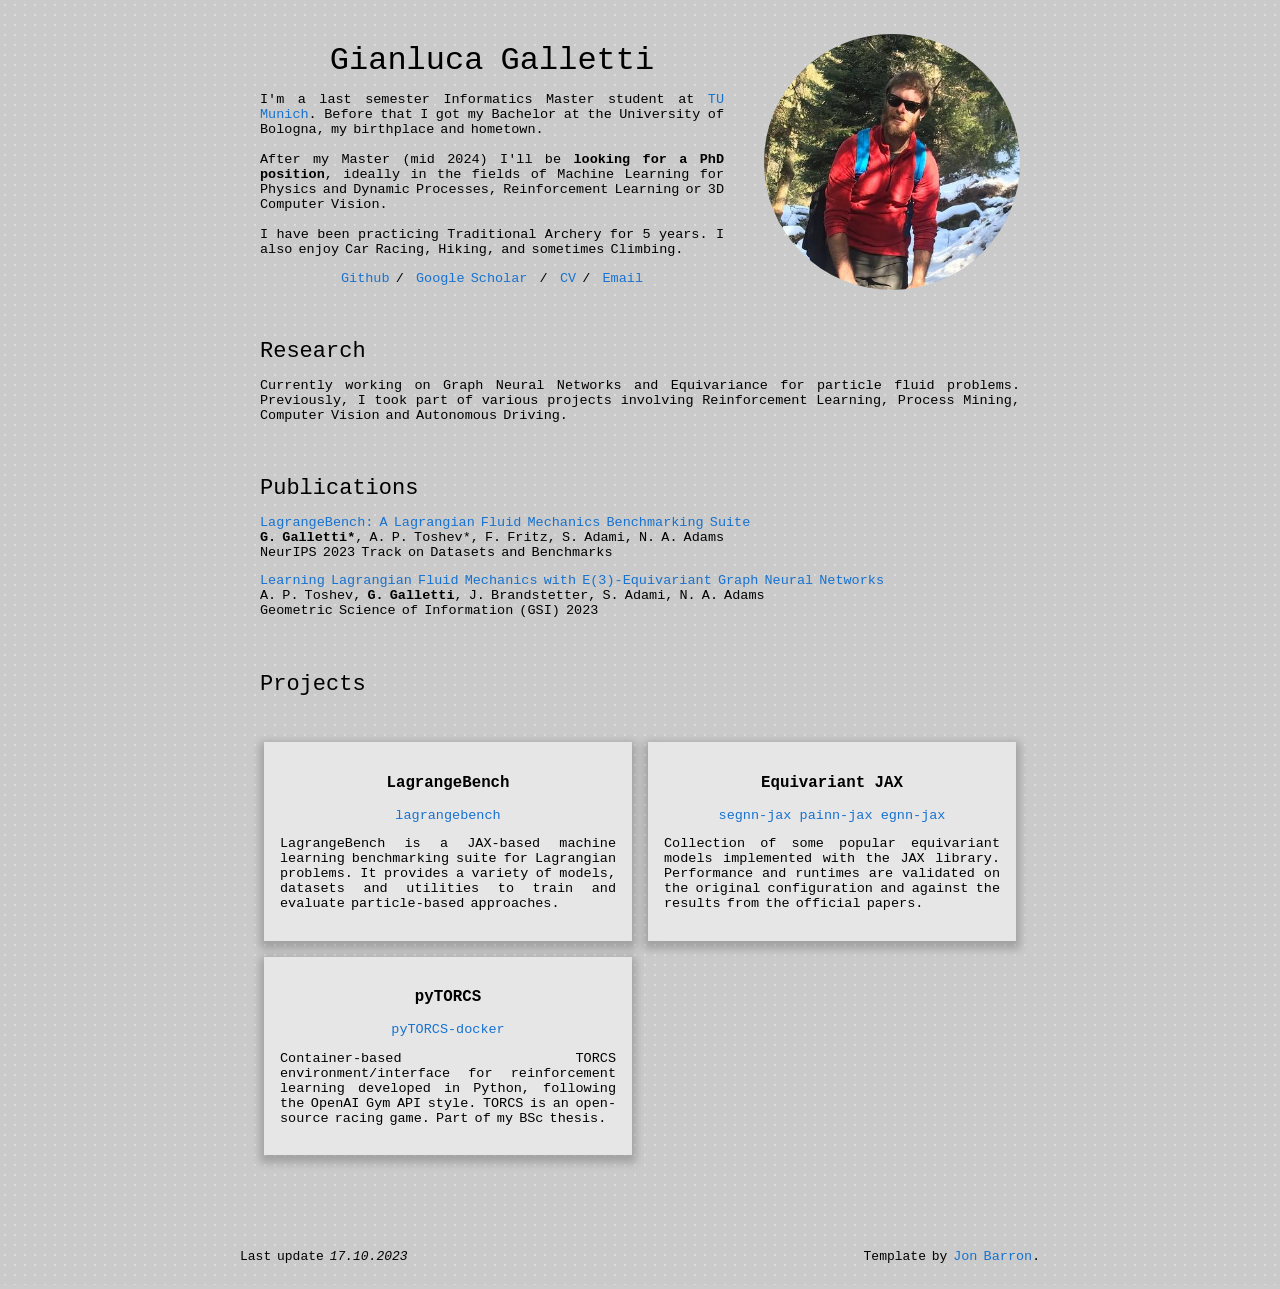
==== index.html @ 848f36f5 "pfp fix and icon" ====
<!DOCTYPE HTML>
<html lang="en"><head><meta http-equiv="Content-Type" content="text/html; charset=UTF-8">

  <title>Gianluca Galletti</title>
  
  <meta name="author" content="Gianluca Galletti">
  <meta name="viewport" content="width=device-width, initial-scale=1">
  
  <link rel="stylesheet" type="text/css" href="stylesheet.css">
  <link rel="icon" type="image/png" href="images/triceracop_icon.jpg">

  <meta name="viewport" content="width=device-width, initial-scale=1.0">

  <script async defer src="https://buttons.github.io/buttons.js"></script>

</head>

<body>
  <table style="width:100%;max-width:800px;border:0px;border-spacing:0px;border-collapse:separate;margin-right:auto;margin-left:auto;"><tbody>
    <tr style="padding:0px">
      <td style="padding:0px">

        <table style="width:100%;border:0px;border-spacing:0px;border-collapse:separate;margin-right:auto;margin-left:auto;"><tbody>
          <tr style="padding:0px">
            <td class="main">
              <p class="name">
                <name>Gianluca Galletti</name>
              </p>
              <span class="pfpmobile">
                <a href="images/profile.jpg">
                  <img style="width:100%;max-width:100%;border-radius:50%;" alt="profile photo" src="images/profile.jpg">
                </a>
              </span>
              <p class="bio">
                I'm a last semester Informatics Master student at <a href="https://www.cit.tum.de/en/"> TU Munich</a>.
                Before that I got my Bachelor at the University of Bologna, my birthplace and hometown.
                <br><br>
                After my Master (mid 2024) I'll be <b>looking for a PhD position</b>,
                ideally in the fields of Machine Learning for Physics and Dynamic Processes, Reinforcement Learning or 3D Computer Vision.
                <br><br>
                I have been practicing Traditional Archery for 5 years. I also enjoy Car Racing, Hiking, and sometimes Climbing.
              </p>
              <p>
              </p>
              <p class="refs">
                <a href="https://github.com/gerkone/">Github</a>&nbsp/&nbsp
                <a href="https://scholar.google.com/citations?user=EwdSrbsAAAAJ&hl=en">Google Scholar</a> &nbsp/&nbsp
                <a href="assets/galletti_CV.pdf">CV</a>&nbsp/&nbsp
                <a href="mailto:ggalletti@tutanota.com">Email</a>
                <!-- &nbsp/&nbsp -->
                <!-- <a href="https://twitter.com/ggalletti_">Twitter</a> -->
              </p>
            </td>
            <td class="pfp">
              <a href="images/profile.jpg">
                <img style="width:100%;max-width:100%;border-radius:50%;" alt="profile photo" src="images/profile.jpg" class="hoverZoomLink" onmouseover="this.src='images/triceracop.jpg';" onmouseout="this.src='images/profile.jpg';">
              </a>
            </td>
          </tr>
        </tbody></table>
        
        <!-- research interest -->
        <table style="width:100%;border:0px;border-spacing:0px;border-collapse:separate;margin-right:auto;margin-left:auto;"><tbody>
            <tr>
            <td style="padding:20px;width:100%;vertical-align:middle">
              <heading>Research</heading>
              <p>
              Currently working on Graph Neural Networks and Equivariance for particle fluid problems.
              Previously, I took part of various projects involving Reinforcement Learning, Process Mining, Computer Vision and Autonomous Driving.
              </p>
            </td>
          </tr>
        </tbody></table>

        <table style="width:100%;border:0px;border-spacing:0px;border-collapse:separate;margin-right:auto;margin-left:auto;">
          <tbody>
            <tr>
              <td style="padding:20px;width:100%;vertical-align:middle">
                <heading>Publications</heading>
                <p>
                  <a href=https://arxiv.org/abs/2309.16342>LagrangeBench: A Lagrangian Fluid Mechanics Benchmarking Suite</a> <br>
                  <b>G. Galletti<span class="equal-contribution">*</span></b>, A. P. Toshev<span class="equal-contribution">*</span>, F. Fritz, S. Adami, N. A. Adams <br> 
                  NeurIPS 2023 Track on Datasets and Benchmarks
                </p>
                
                <p>
                  <a href=https://arxiv.org/abs/2305.15603>Learning Lagrangian Fluid Mechanics with E(3)-Equivariant Graph Neural Networks</a><br>
                  A. P. Toshev, <b>G. Galletti</b>, J. Brandstetter, S. Adami, N. A. Adams <br> 
                  Geometric Science of Information (GSI) 2023
                </p>
              </td>
            </tr>
          </tbody>
        </table>

        <!-- Projects -->
        <table style="width:100%;border:0px;border-spacing:0px;border-collapse:separate;margin-right:auto;margin-left:auto;">
          <tbody>
            <tr>
              <td style="padding:20px;width:100%;vertical-align:middle">
                <heading>Projects</heading>
                <p>
                  <div class="row">
                    <div class="column">
                      <div class="card" onclick="window.location='https://github.com/tumaer/lagrangebench'">
                        <h3>LagrangeBench</h3>
                        <a class="github-button" href="https://github.com/tumaer/lagrangebench" data-show-count="true" aria-label="Star lagrangebench on GitHub"><code>lagrangebench</code></a><br>
                        <p>
                          LagrangeBench is a JAX-based machine learning benchmarking suite for Lagrangian problems.
                          It provides a variety of models, datasets and utilities to train and evaluate particle-based approaches.
                        </p>
                      </div>
                      <div class="card" onclick="window.location='https://github.com/gerkone/pytorcs-docker'">
                        <h3>pyTORCS</h3>
                        <a class="github-button" href="https://github.com/gerkone/pytorcs-docker" data-show-count="true" aria-label="Star gerkone/pyTORCS-docker on GitHub"><code>pyTORCS-docker</code></a><br>
                        <p>
                          Container-based TORCS environment/interface for reinforcement learning developed in Python, following the OpenAI Gym API style. TORCS is an open-source racing game. Part of my BSc thesis.
                        </p>
                      </div>
                    </div>
                    <div class="column">
                      <div class="card">
                        <h3> Equivariant JAX</h3>
                        <a class="github-button" href="https://github.com/gerkone/segnn-jax" data-show-count="true" aria-label="Star gerkone/segnn-jax on GitHub"><code>segnn-jax</code></a>
                        <a class="github-button" href="https://github.com/gerkone/painn-jax" data-show-count="true" aria-label="Star gerkone/painn-jax on GitHub"><code>painn-jax</code></a>
                        <a class="github-button" href="https://github.com/gerkone/egnn-jax" data-show-count="true" aria-label="Star gerkone/egnn-jax on GitHub"><code>egnn-jax</code></a><br>
                        <p>Collection of some popular equivariant models implemented with the JAX library. 
                          Performance and runtimes are validated on the original configuration and against the results from the official papers.</p>
                      </div>
                    </div>
                  </div>
                </p>
              </td>
            </tr>
          </tbody>
        </table>


        <table style="width:100%;border:0px;border-spacing:0px;border-collapse:separate;margin-right:auto;margin-left:auto;"><tbody>
          <tr>
            <td style="padding:0px">
                <br>
                <p style="text-align:left;font-size:small;">
                  Last update <i>17.10.2023</i>
                </p>
            </td>
            <td style="padding:0px">
              <br>
              <p style="text-align:right;font-size:small;">
                Template by <a href="https://jonbarron.info/">Jon Barron</a>.
              </p>
            </td>
          </tr>
        </tbody></table>
      </td>
    </tr>
  </table>
</body>

</html>
---- stylesheet.css ----
/* latin-ext */
@font-face {
  font-family: 'Lato';
  font-style: italic;
  font-weight: 400;
  src: local('Lato Italic'), local('Lato-Italic'), url(https://fonts.gstatic.com/s/lato/v15/S6u8w4BMUTPHjxsAUi-qNiXg7eU0.woff2) format('woff2');
  unicode-range: U+0100-024F, U+0259, U+1E00-1EFF, U+2020, U+20A0-20AB, U+20AD-20CF, U+2113, U+2C60-2C7F, U+A720-A7FF;
}
/* latin */
@font-face {
  font-family: 'Lato';
  font-style: italic;
  font-weight: 400;
  src: local('Lato Italic'), local('Lato-Italic'), url(https://fonts.gstatic.com/s/lato/v15/S6u8w4BMUTPHjxsAXC-qNiXg7Q.woff2) format('woff2');
  unicode-range: U+0000-00FF, U+0131, U+0152-0153, U+02BB-02BC, U+02C6, U+02DA, U+02DC, U+2000-206F, U+2074, U+20AC, U+2122, U+2191, U+2193, U+2212, U+2215, U+FEFF, U+FFFD;
}
/* latin-ext */
@font-face {
  font-family: 'Lato';
  font-style: italic;
  font-weight: 700;
  src: local('Lato Bold Italic'), local('Lato-BoldItalic'), url(https://fonts.gstatic.com/s/lato/v15/S6u_w4BMUTPHjxsI5wq_FQftx9897sxZ.woff2) format('woff2');
  unicode-range: U+0100-024F, U+0259, U+1E00-1EFF, U+2020, U+20A0-20AB, U+20AD-20CF, U+2113, U+2C60-2C7F, U+A720-A7FF;
}
/* latin */
@font-face {
  font-family: 'Lato';
  font-style: italic;
  font-weight: 700;
  src: local('Lato Bold Italic'), local('Lato-BoldItalic'), url(https://fonts.gstatic.com/s/lato/v15/S6u_w4BMUTPHjxsI5wq_Gwftx9897g.woff2) format('woff2');
  unicode-range: U+0000-00FF, U+0131, U+0152-0153, U+02BB-02BC, U+02C6, U+02DA, U+02DC, U+2000-206F, U+2074, U+20AC, U+2122, U+2191, U+2193, U+2212, U+2215, U+FEFF, U+FFFD;
}
/* latin-ext */
@font-face {
  font-family: 'Lato';
  font-style: normal;
  font-weight: 400;
  src: local('Lato Regular'), local('Lato-Regular'), url(https://fonts.gstatic.com/s/lato/v15/S6uyw4BMUTPHjxAwXiWtFCfQ7A.woff2) format('woff2');
  unicode-range: U+0100-024F, U+0259, U+1E00-1EFF, U+2020, U+20A0-20AB, U+20AD-20CF, U+2113, U+2C60-2C7F, U+A720-A7FF;
}
/* latin */
@font-face {
  font-family: 'Lato';
  font-style: normal;
  font-weight: 400;
  src: local('Lato Regular'), local('Lato-Regular'), url(https://fonts.gstatic.com/s/lato/v15/S6uyw4BMUTPHjx4wXiWtFCc.woff2) format('woff2');
  unicode-range: U+0000-00FF, U+0131, U+0152-0153, U+02BB-02BC, U+02C6, U+02DA, U+02DC, U+2000-206F, U+2074, U+20AC, U+2122, U+2191, U+2193, U+2212, U+2215, U+FEFF, U+FFFD;
}
/* latin-ext */
@font-face {
  font-family: 'Lato';
  font-style: normal;
  font-weight: 700;
  src: local('Lato Bold'), local('Lato-Bold'), url(https://fonts.gstatic.com/s/lato/v15/S6u9w4BMUTPHh6UVSwaPGQ3q5d0N7w.woff2) format('woff2');
  unicode-range: U+0100-024F, U+0259, U+1E00-1EFF, U+2020, U+20A0-20AB, U+20AD-20CF, U+2113, U+2C60-2C7F, U+A720-A7FF;
}
/* latin */
@font-face {
  font-family: 'Lato';
  font-style: normal;
  font-weight: 700;
  src: local('Lato Bold'), local('Lato-Bold'), url(https://fonts.gstatic.com/s/lato/v15/S6u9w4BMUTPHh6UVSwiPGQ3q5d0.woff2) format('woff2');
  unicode-range: U+0000-00FF, U+0131, U+0152-0153, U+02BB-02BC, U+02C6, U+02DA, U+02DC, U+2000-206F, U+2074, U+20AC, U+2122, U+2191, U+2193, U+2212, U+2215, U+FEFF, U+FFFD;
}

a {
  color: #1772d0;
  text-decoration: none;
}

a:focus,
a:hover {
  color: #f09228;
  text-decoration: none;
}

body,
td,
th,
tr,
a {
  font-family: 'Courier New', Courier, monospace;
  font-size: 13.5px
}

.refs {
  text-align: center
}

.name {
  text-align: center
}

.pfp {
  padding:2.5%;
  width:40%;
  max-width:40%
}

.pfpmobile {
  display: none;
}

.main {
  padding:2.5%;
  width:63%;
  vertical-align:middle;
}

body {
  background-color: #cccccc;
  opacity: 1.0;
  background-image: radial-gradient(#dbdbdb 1px, #cacaca 1px);
  background-size: 10px 10px;
}

p {
  text-align:justify;
  word-spacing:-2px;
  word-break: normal;
  hyphens: auto;
  -webkit-hyphens: auto;
}

strong {
  font-family: 'Courier New', Courier, monospace;
  font-size: 14px;
}

heading {
  font-family: 'Courier New', Courier, monospace;
  font-size: 22px;
}

papertitle {
  font-family: 'Courier New', Courier, monospace;
  font-size: 14px;
  font-weight: 700
}

name {
  font-family: 'Courier New', Courier, monospace;
  font-size: 32px;
}

.one {
  width: 160px;
  height: 160px;
  position: relative;
}

.two {
  width: 160px;
  height: 160px;
  position: absolute;
  transition: opacity .2s ease-in-out;
  -moz-transition: opacity .2s ease-in-out;
  -webkit-transition: opacity .2s ease-in-out;
}

.fade {
  transition: opacity .2s ease-in-out;
  -moz-transition: opacity .2s ease-in-out;
  -webkit-transition: opacity .2s ease-in-out;
}

span.highlight {
  background-color: #ffffd0;
}

.equal-contribution {
  vertical-align: text-top;
}

* {
  box-sizing: border-box;
}

/* project cards */
.column {
  float: left;
  width: 50%;
  padding: 0 8px;
}

.row {
  margin: 0 -4px;
  padding: 16px 0;
}

.row:after {
  content: "";
  display: table;
  clear: both;
}

/* Style the counter cards */
.card {
  box-shadow: 0 4px 8px 4px rgba(0, 0, 0, 0.2);
  padding: 16px;
  margin: 16px 0;
  text-align: center;
  background-color: #e6e6e6;
  cursor: pointer;
}

.card:hover {
  background-color: #ffe8ce;
}

@media screen and (max-width: 600px) {
  /* Responsive columns */
  .column {
    width: 100%;
    display: block;
    margin-bottom: -16px;
  }
  .row {
    margin-top: -16px;
  }
  /* hide original pfp */
  .pfp {
    display: none;
  }
  .name{
    order: 1;
    display: block;
  }
  .pfpmobile{
    order: 2;
    width: 80%;
    display: block;
    margin: auto;
  }
  .bio{
    order: 3;
    display: block;
  }
  .refs {
    order: 4;
    display: block;
  }
  .intro {
    display: flex;
    flex-flow: column;
  }
  .main {
    width: 100%;
    margin-left: auto;
    margin-right: auto;
  }
}
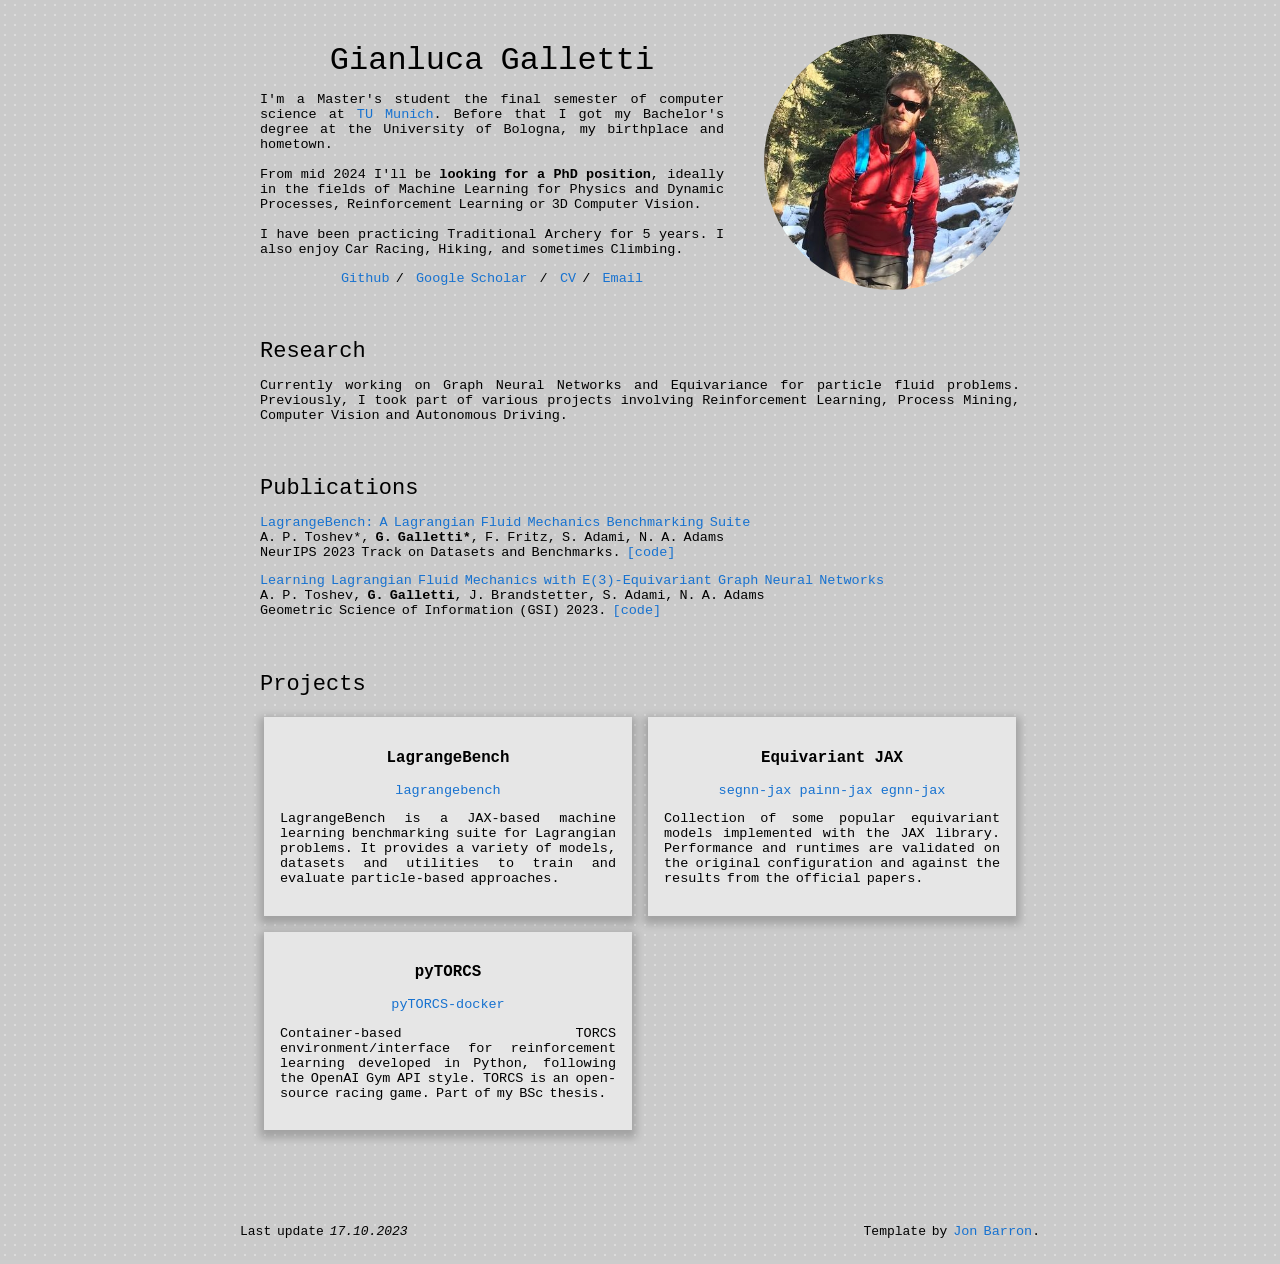
==== commit 274d1433: "10.12.2023" ====
--- a/index.html
+++ b/index.html
@@ -27,15 +27,13 @@
                 <name>Gianluca Galletti</name>
               </p>
               <span class="pfpmobile">
-                <a href="images/profile.jpg">
-                  <img style="width:100%;max-width:100%;border-radius:50%;" alt="profile photo" src="images/profile.jpg">
-                </a>
+                <img style="width:100%;max-width:100%;border-radius:50%;" alt="profile photo" src="images/profile.jpg">
               </span>
               <p class="bio">
-                I'm a last semester Informatics Master student at <a href="https://www.cit.tum.de/en/"> TU Munich</a>.
-                Before that I got my Bachelor at the University of Bologna, my birthplace and hometown.
+                I'm a Master's student the final semester of computer science at <a href="https://www.cit.tum.de/en/"> TU Munich</a>.
+                Before that I got my Bachelor's degree at the University of Bologna, my birthplace and hometown.
                 <br><br>
-                After my Master (mid 2024) I'll be <b>looking for a PhD position</b>,
+                From mid 2024 I'll be <b>looking for a PhD position</b>,
                 ideally in the fields of Machine Learning for Physics and Dynamic Processes, Reinforcement Learning or 3D Computer Vision.
                 <br><br>
                 I have been practicing Traditional Archery for 5 years. I also enjoy Car Racing, Hiking, and sometimes Climbing.
@@ -47,14 +45,10 @@
                 <a href="https://scholar.google.com/citations?user=EwdSrbsAAAAJ&hl=en">Google Scholar</a> &nbsp/&nbsp
                 <a href="assets/galletti_CV.pdf">CV</a>&nbsp/&nbsp
                 <a href="mailto:ggalletti@tutanota.com">Email</a>
-                <!-- &nbsp/&nbsp -->
-                <!-- <a href="https://twitter.com/ggalletti_">Twitter</a> -->
               </p>
             </td>
             <td class="pfp">
-              <a href="images/profile.jpg">
-                <img style="width:100%;max-width:100%;border-radius:50%;" alt="profile photo" src="images/profile.jpg" class="hoverZoomLink" onmouseover="this.src='images/triceracop.jpg';" onmouseout="this.src='images/profile.jpg';">
-              </a>
+              <img style="width:100%;max-width:100%;border-radius:50%;" alt="profile photo" src="images/profile.jpg" class="hoverZoomLink" onmouseover="this.src='images/triceracop.jpg';" onmouseout="this.src='images/profile.jpg';">
             </td>
           </tr>
         </tbody></table>
@@ -79,14 +73,14 @@
                 <heading>Publications</heading>
                 <p>
                   <a href=https://arxiv.org/abs/2309.16342>LagrangeBench: A Lagrangian Fluid Mechanics Benchmarking Suite</a> <br>
-                  <b>G. Galletti<span class="equal-contribution">*</span></b>, A. P. Toshev<span class="equal-contribution">*</span>, F. Fritz, S. Adami, N. A. Adams <br> 
-                  NeurIPS 2023 Track on Datasets and Benchmarks
+                  A. P. Toshev<span class="equal-contribution">*</span>, <b>G. Galletti<span class="equal-contribution">*</span></b>, F. Fritz, S. Adami, N. A. Adams <br> 
+                  NeurIPS 2023 Track on Datasets and Benchmarks. <a href=https://github.com/tumaer/lagrangebench>[code]</a>
                 </p>
                 
                 <p>
-                  <a href=https://arxiv.org/abs/2305.15603>Learning Lagrangian Fluid Mechanics with E(3)-Equivariant Graph Neural Networks</a><br>
+                  <a href=https://arxiv.org/abs/2305.15603>Learning Lagrangian Fluid Mechanics with E(3)-Equivariant Graph Neural Networks</a> <br>
                   A. P. Toshev, <b>G. Galletti</b>, J. Brandstetter, S. Adami, N. A. Adams <br> 
-                  Geometric Science of Information (GSI) 2023
+                  Geometric Science of Information (GSI) 2023. <a href=https://github.com/tumaer/sph-hae>[code]</a> 
                 </p>
               </td>
             </tr>
@@ -99,6 +93,7 @@
             <tr>
               <td style="padding:20px;width:100%;vertical-align:middle">
                 <heading>Projects</heading>
+                <span style="display:block; margin-top:-25px;"></span>
                 <p>
                   <div class="row">
                     <div class="column">
--- a/stylesheet.css
+++ b/stylesheet.css
@@ -6,6 +6,7 @@
   src: local('Lato Italic'), local('Lato-Italic'), url(https://fonts.gstatic.com/s/lato/v15/S6u8w4BMUTPHjxsAUi-qNiXg7eU0.woff2) format('woff2');
   unicode-range: U+0100-024F, U+0259, U+1E00-1EFF, U+2020, U+20A0-20AB, U+20AD-20CF, U+2113, U+2C60-2C7F, U+A720-A7FF;
 }
+
 /* latin */
 @font-face {
   font-family: 'Lato';
@@ -14,6 +15,7 @@
   src: local('Lato Italic'), local('Lato-Italic'), url(https://fonts.gstatic.com/s/lato/v15/S6u8w4BMUTPHjxsAXC-qNiXg7Q.woff2) format('woff2');
   unicode-range: U+0000-00FF, U+0131, U+0152-0153, U+02BB-02BC, U+02C6, U+02DA, U+02DC, U+2000-206F, U+2074, U+20AC, U+2122, U+2191, U+2193, U+2212, U+2215, U+FEFF, U+FFFD;
 }
+
 /* latin-ext */
 @font-face {
   font-family: 'Lato';
@@ -22,6 +24,7 @@
   src: local('Lato Bold Italic'), local('Lato-BoldItalic'), url(https://fonts.gstatic.com/s/lato/v15/S6u_w4BMUTPHjxsI5wq_FQftx9897sxZ.woff2) format('woff2');
   unicode-range: U+0100-024F, U+0259, U+1E00-1EFF, U+2020, U+20A0-20AB, U+20AD-20CF, U+2113, U+2C60-2C7F, U+A720-A7FF;
 }
+
 /* latin */
 @font-face {
   font-family: 'Lato';
@@ -30,6 +33,7 @@
   src: local('Lato Bold Italic'), local('Lato-BoldItalic'), url(https://fonts.gstatic.com/s/lato/v15/S6u_w4BMUTPHjxsI5wq_Gwftx9897g.woff2) format('woff2');
   unicode-range: U+0000-00FF, U+0131, U+0152-0153, U+02BB-02BC, U+02C6, U+02DA, U+02DC, U+2000-206F, U+2074, U+20AC, U+2122, U+2191, U+2193, U+2212, U+2215, U+FEFF, U+FFFD;
 }
+
 /* latin-ext */
 @font-face {
   font-family: 'Lato';
@@ -38,6 +42,7 @@
   src: local('Lato Regular'), local('Lato-Regular'), url(https://fonts.gstatic.com/s/lato/v15/S6uyw4BMUTPHjxAwXiWtFCfQ7A.woff2) format('woff2');
   unicode-range: U+0100-024F, U+0259, U+1E00-1EFF, U+2020, U+20A0-20AB, U+20AD-20CF, U+2113, U+2C60-2C7F, U+A720-A7FF;
 }
+
 /* latin */
 @font-face {
   font-family: 'Lato';
@@ -46,6 +51,7 @@
   src: local('Lato Regular'), local('Lato-Regular'), url(https://fonts.gstatic.com/s/lato/v15/S6uyw4BMUTPHjx4wXiWtFCc.woff2) format('woff2');
   unicode-range: U+0000-00FF, U+0131, U+0152-0153, U+02BB-02BC, U+02C6, U+02DA, U+02DC, U+2000-206F, U+2074, U+20AC, U+2122, U+2191, U+2193, U+2212, U+2215, U+FEFF, U+FFFD;
 }
+
 /* latin-ext */
 @font-face {
   font-family: 'Lato';
@@ -54,6 +60,7 @@
   src: local('Lato Bold'), local('Lato-Bold'), url(https://fonts.gstatic.com/s/lato/v15/S6u9w4BMUTPHh6UVSwaPGQ3q5d0N7w.woff2) format('woff2');
   unicode-range: U+0100-024F, U+0259, U+1E00-1EFF, U+2020, U+20A0-20AB, U+20AD-20CF, U+2113, U+2C60-2C7F, U+A720-A7FF;
 }
+
 /* latin */
 @font-face {
   font-family: 'Lato';
@@ -92,9 +99,9 @@
 }
 
 .pfp {
-  padding:2.5%;
-  width:40%;
-  max-width:40%
+  padding: 2.5%;
+  width: 40%;
+  max-width: 40%
 }
 
 .pfpmobile {
@@ -102,9 +109,9 @@
 }
 
 .main {
-  padding:2.5%;
-  width:63%;
-  vertical-align:middle;
+  padding: 2.5%;
+  width: 63%;
+  vertical-align: middle;
 }
 
 body {
@@ -115,11 +122,14 @@
 }
 
 p {
-  text-align:justify;
-  word-spacing:-2px;
+  text-align: justify;
+  word-spacing: -2px;
+  overflow-wrap: anywhere;
   word-break: normal;
   hyphens: auto;
   -webkit-hyphens: auto;
+  -moz-hyphens: auto;
+  -ms-hyphens: auto;
 }
 
 strong {
@@ -209,41 +219,50 @@
 }
 
 @media screen and (max-width: 600px) {
+
   /* Responsive columns */
   .column {
     width: 100%;
     display: block;
     margin-bottom: -16px;
   }
+
   .row {
     margin-top: -16px;
   }
+
   /* hide original pfp */
   .pfp {
     display: none;
   }
-  .name{
+
+  .name {
     order: 1;
     display: block;
   }
-  .pfpmobile{
+
+  .pfpmobile {
     order: 2;
     width: 80%;
     display: block;
     margin: auto;
   }
-  .bio{
+
+  .bio {
     order: 3;
     display: block;
   }
+
   .refs {
     order: 4;
     display: block;
   }
+
   .intro {
     display: flex;
     flex-flow: column;
   }
+
   .main {
     width: 100%;
     margin-left: auto;
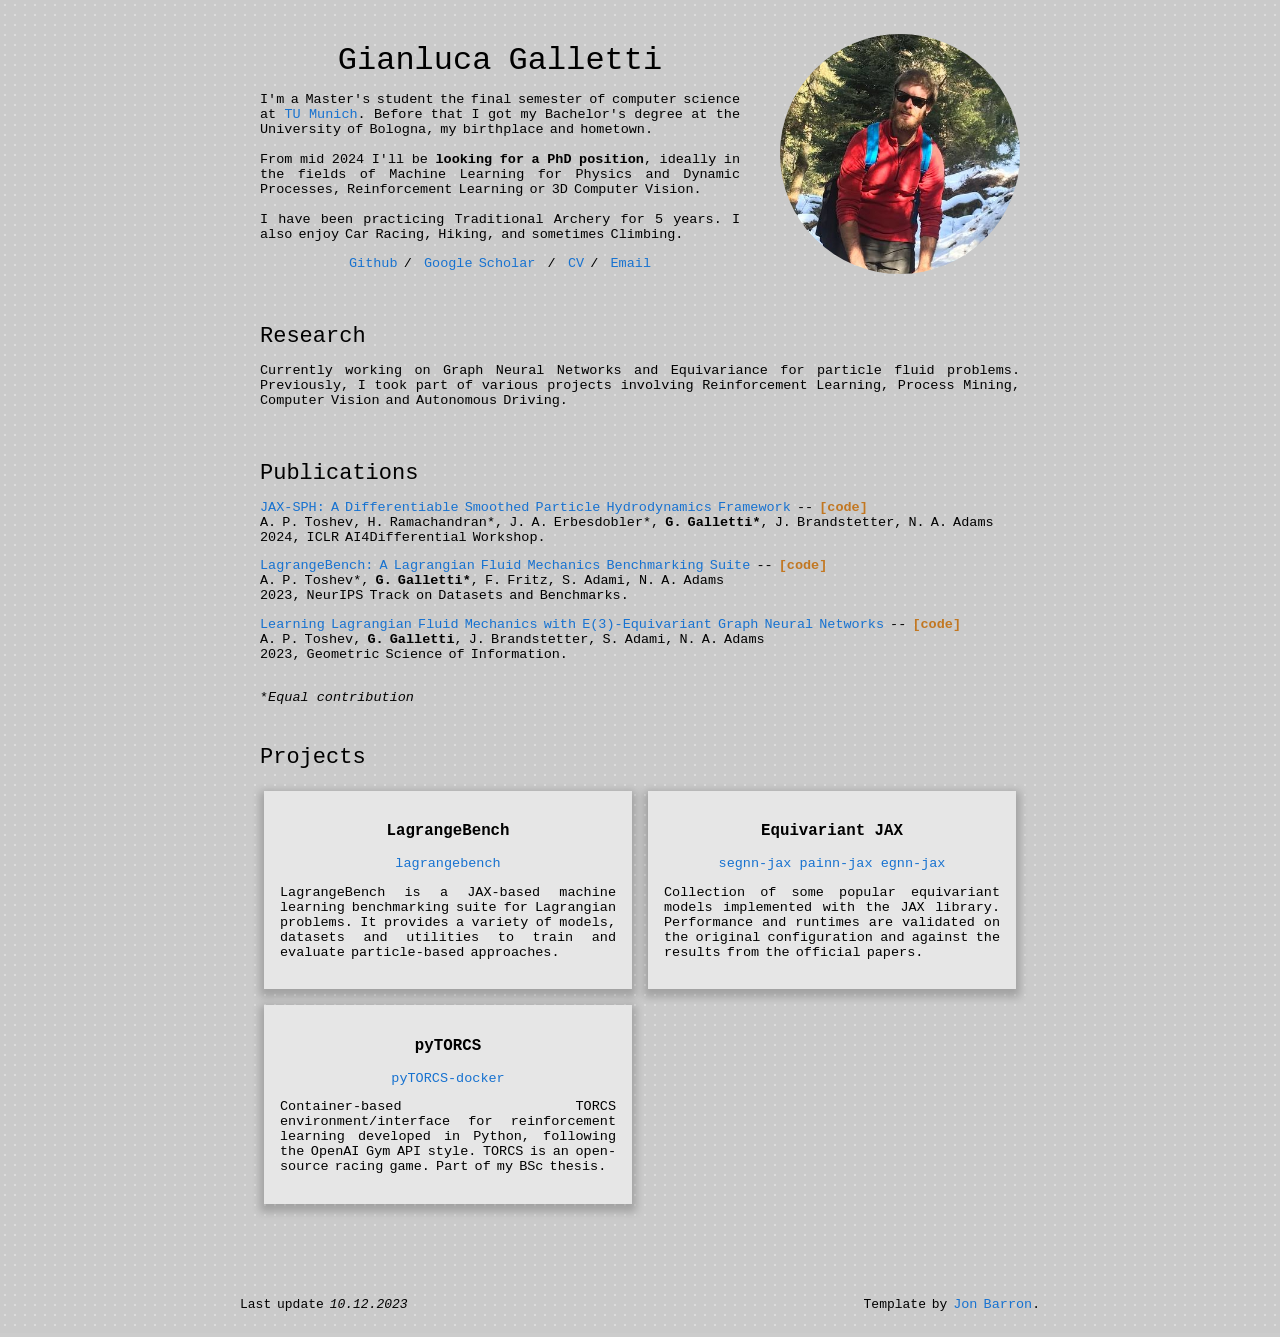
==== commit d5297dca: "jax-sph" ====
--- a/index.html
+++ b/index.html
@@ -71,17 +71,33 @@
             <tr>
               <td style="padding:20px;width:100%;vertical-align:middle">
                 <heading>Publications</heading>
+
+                <!-- <p>
+                  <a href=https://arxiv.org/abs/> title </a> -- <a href=https://github.com/repo>[code]</a> <br>
+                  <b>G. Galletti<span class="equal-contribution">*</span></b>, authors <br> 
+                  year, venue.
+                </p> -->
+
                 <p>
-                  <a href=https://arxiv.org/abs/2309.16342>LagrangeBench: A Lagrangian Fluid Mechanics Benchmarking Suite</a> <br>
-                  A. P. Toshev<span class="equal-contribution">*</span>, <b>G. Galletti<span class="equal-contribution">*</span></b>, F. Fritz, S. Adami, N. A. Adams <br> 
-                  NeurIPS 2023 Track on Datasets and Benchmarks. <a href=https://github.com/tumaer/lagrangebench>[code]</a>
+                  <a href=https://arxiv.org/abs/2403.04750>JAX-SPH: A Differentiable Smoothed Particle Hydrodynamics Framework</a> -- <a href=https://github.com/tumaer/jax-sph class="code-button">[code]</a> <br>
+                  A. P. Toshev, H. Ramachandran<span class="equal-contribution">*</span>, J. A. Erbesdobler<span class="equal-contribution">*</span>, <b>G. Galletti<span class="equal-contribution">*</span></b>, J. Brandstetter, N. A. Adams <br> 
+                  2024, ICLR AI4Differential Workshop.
                 </p>
                 
                 <p>
-                  <a href=https://arxiv.org/abs/2305.15603>Learning Lagrangian Fluid Mechanics with E(3)-Equivariant Graph Neural Networks</a> <br>
+                  <a href=https://arxiv.org/abs/2309.16342>LagrangeBench: A Lagrangian Fluid Mechanics Benchmarking Suite</a> -- <a href=https://github.com/tumaer/lagrangebench class="code-button">[code] </a> <br>
+                  A. P. Toshev<span class="equal-contribution">*</span>, <b>G. Galletti<span class="equal-contribution">*</span></b>, F. Fritz, S. Adami, N. A. Adams <br> 
+                  2023, NeurIPS Track on Datasets and Benchmarks.
+                </p>
+                
+                <p>
+                  <a href=https://arxiv.org/abs/2305.15603>Learning Lagrangian Fluid Mechanics with E(3)-Equivariant Graph Neural Networks</a> -- <a href=https://github.com/tumaer/sph-hae class="code-button">[code]</a> <br>
                   A. P. Toshev, <b>G. Galletti</b>, J. Brandstetter, S. Adami, N. A. Adams <br> 
-                  Geometric Science of Information (GSI) 2023. <a href=https://github.com/tumaer/sph-hae>[code]</a> 
+                  2023, Geometric Science of Information.
                 </p>
+
+                <br>
+                <span class="equal-contribution">*</span><i>Equal contribution</i>
               </td>
             </tr>
           </tbody>
@@ -136,7 +152,7 @@
             <td style="padding:0px">
                 <br>
                 <p style="text-align:left;font-size:small;">
-                  Last update <i>17.10.2023</i>
+                  Last update <i>10.12.2023</i>
                 </p>
             </td>
             <td style="padding:0px">
--- a/stylesheet.css
+++ b/stylesheet.css
@@ -77,7 +77,7 @@
 
 a:focus,
 a:hover {
-  color: #f09228;
+  color: #c27721;
   text-decoration: none;
 }
 
@@ -110,7 +110,7 @@
 
 .main {
   padding: 2.5%;
-  width: 63%;
+  width: 65%;
   vertical-align: middle;
 }
 
@@ -182,6 +182,19 @@
   vertical-align: text-top;
 }
 
+.code-button {
+  color: #c27721;
+  font-weight: bold;
+  text-decoration: none;
+
+}
+
+.code-button:focus,
+.code-button:hover {
+  color: #1772d0;
+  text-decoration: none;
+}
+
 * {
   box-sizing: border-box;
 }
@@ -220,6 +233,10 @@
 
 @media screen and (max-width: 600px) {
 
+  p {
+    text-align: left;
+  }
+
   /* Responsive columns */
   .column {
     width: 100%;
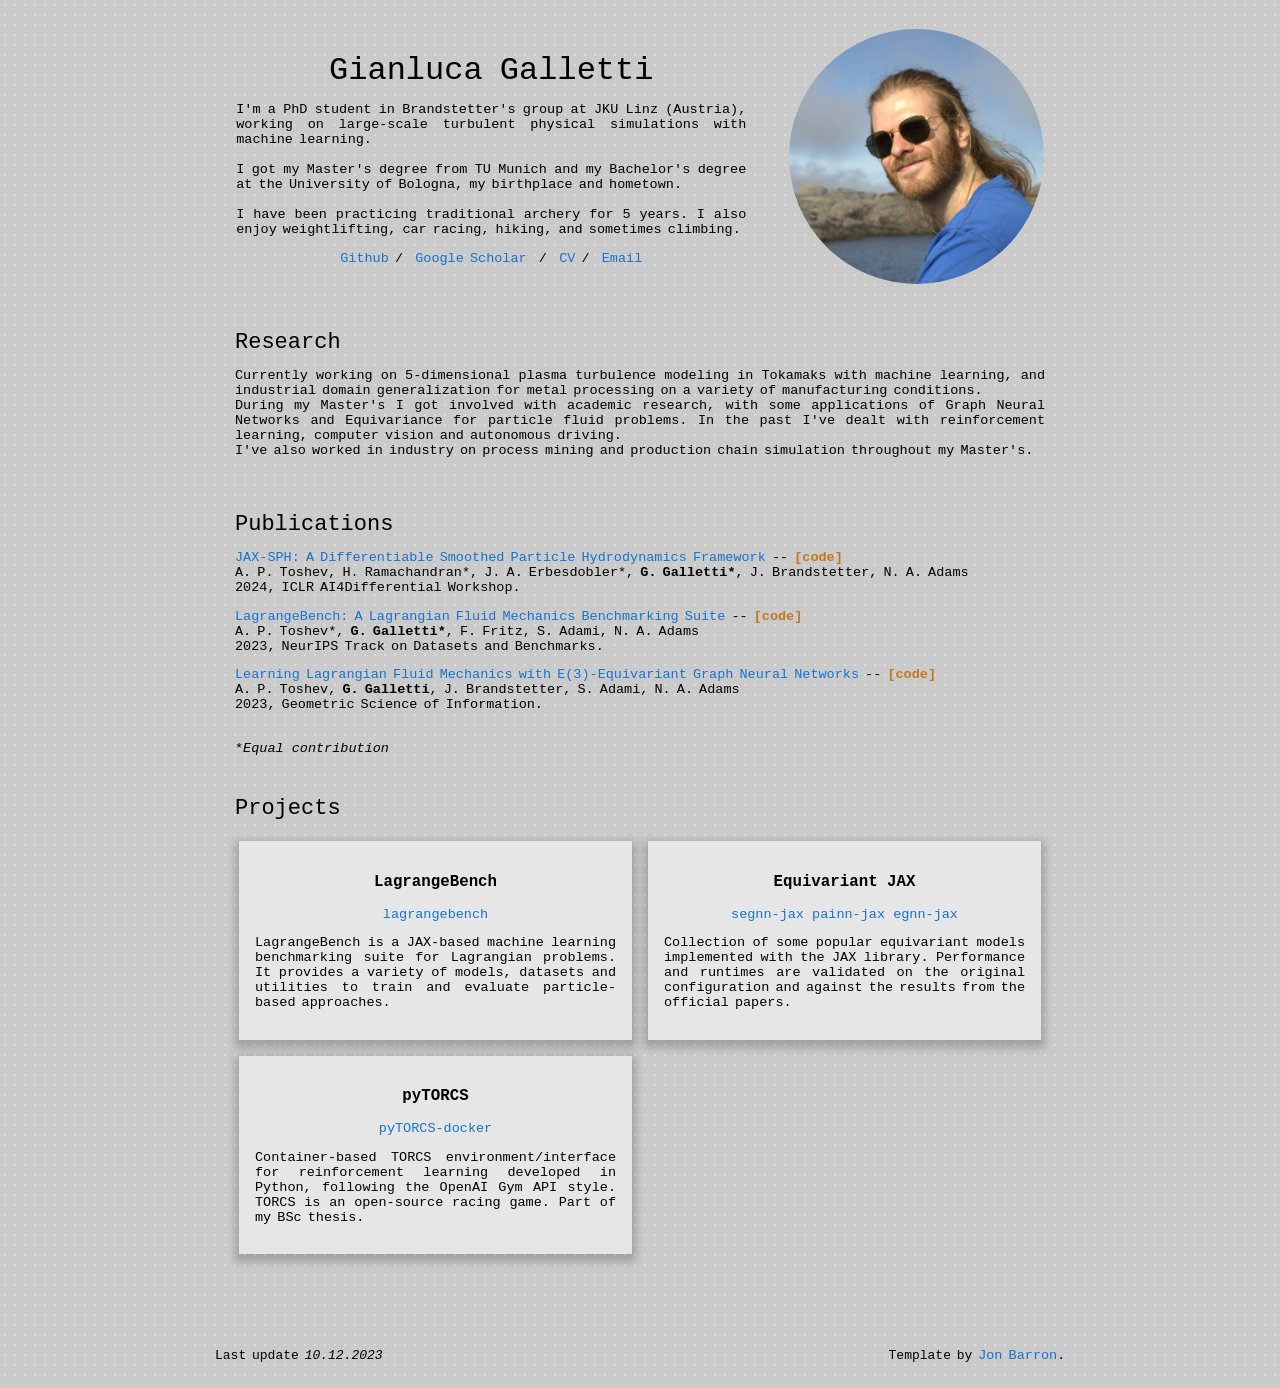
==== commit e6a70c32: "info update" ====
--- a/index.html
+++ b/index.html
@@ -16,7 +16,7 @@
 </head>
 
 <body>
-  <table style="width:100%;max-width:800px;border:0px;border-spacing:0px;border-collapse:separate;margin-right:auto;margin-left:auto;"><tbody>
+  <table style="width:100%;max-width:850px;border:0px;border-spacing:0px;border-collapse:separate;margin-right:auto;margin-left:auto;"><tbody>
     <tr style="padding:0px">
       <td style="padding:0px">
 
@@ -30,13 +30,14 @@
                 <img style="width:100%;max-width:100%;border-radius:50%;" alt="profile photo" src="images/profile.jpg">
               </span>
               <p class="bio">
-                I'm a Master's student the final semester of computer science at <a href="https://www.cit.tum.de/en/"> TU Munich</a>.
-                Before that I got my Bachelor's degree at the University of Bologna, my birthplace and hometown.
+                I'm a PhD student in Brandstetter's group at JKU Linz (Austria), working on
+                large-scale turbulent physical simulations with machine learning.
                 <br><br>
-                From mid 2024 I'll be <b>looking for a PhD position</b>,
-                ideally in the fields of Machine Learning for Physics and Dynamic Processes, Reinforcement Learning or 3D Computer Vision.
+                I got my Master's degree from TU Munich and my Bachelor's degree at the
+                University of Bologna, my birthplace and hometown.
                 <br><br>
-                I have been practicing Traditional Archery for 5 years. I also enjoy Car Racing, Hiking, and sometimes Climbing.
+                I have been practicing traditional archery for 5 years. I also enjoy
+                weightlifting, car racing, hiking, and sometimes climbing.
               </p>
               <p>
               </p>
@@ -48,7 +49,7 @@
               </p>
             </td>
             <td class="pfp">
-              <img style="width:100%;max-width:100%;border-radius:50%;" alt="profile photo" src="images/profile.jpg" class="hoverZoomLink" onmouseover="this.src='images/triceracop.jpg';" onmouseout="this.src='images/profile.jpg';">
+              <img style="width:100%;max-width:100%;border-radius:50%;" alt="profile photo" src="images/profile.jpg" onmouseover="this.src='images/profile_alt.jpg';" onmouseout="this.src='images/profile.jpg';">
             </td>
           </tr>
         </tbody></table>
@@ -59,8 +60,11 @@
             <td style="padding:20px;width:100%;vertical-align:middle">
               <heading>Research</heading>
               <p>
-              Currently working on Graph Neural Networks and Equivariance for particle fluid problems.
-              Previously, I took part of various projects involving Reinforcement Learning, Process Mining, Computer Vision and Autonomous Driving.
+              Currently working on 5-dimensional plasma turbulence modeling in Tokamaks with machine learning,
+              and industrial domain generalization for metal processing on a variety of manufacturing conditions.<br>
+              During my Master's I got involved with academic research, with some applications of Graph Neural Networks and Equivariance for particle fluid problems.
+              In the past I've dealt with reinforcement learning, computer vision and autonomous driving.<br>
+              I've also worked in industry on process mining and production chain simulation throughout my Master's.
               </p>
             </td>
           </tr>
@@ -113,7 +117,7 @@
                 <p>
                   <div class="row">
                     <div class="column">
-                      <div class="card" onclick="window.location='https://github.com/tumaer/lagrangebench'">
+                      <div class="card">
                         <h3>LagrangeBench</h3>
                         <a class="github-button" href="https://github.com/tumaer/lagrangebench" data-show-count="true" aria-label="Star lagrangebench on GitHub"><code>lagrangebench</code></a><br>
                         <p>
@@ -121,7 +125,7 @@
                           It provides a variety of models, datasets and utilities to train and evaluate particle-based approaches.
                         </p>
                       </div>
-                      <div class="card" onclick="window.location='https://github.com/gerkone/pytorcs-docker'">
+                      <div class="card">
                         <h3>pyTORCS</h3>
                         <a class="github-button" href="https://github.com/gerkone/pytorcs-docker" data-show-count="true" aria-label="Star gerkone/pyTORCS-docker on GitHub"><code>pyTORCS-docker</code></a><br>
                         <p>
--- a/stylesheet.css
+++ b/stylesheet.css
@@ -224,7 +224,7 @@
   margin: 16px 0;
   text-align: center;
   background-color: #e6e6e6;
-  cursor: pointer;
+  /* cursor: pointer; */
 }
 
 .card:hover {
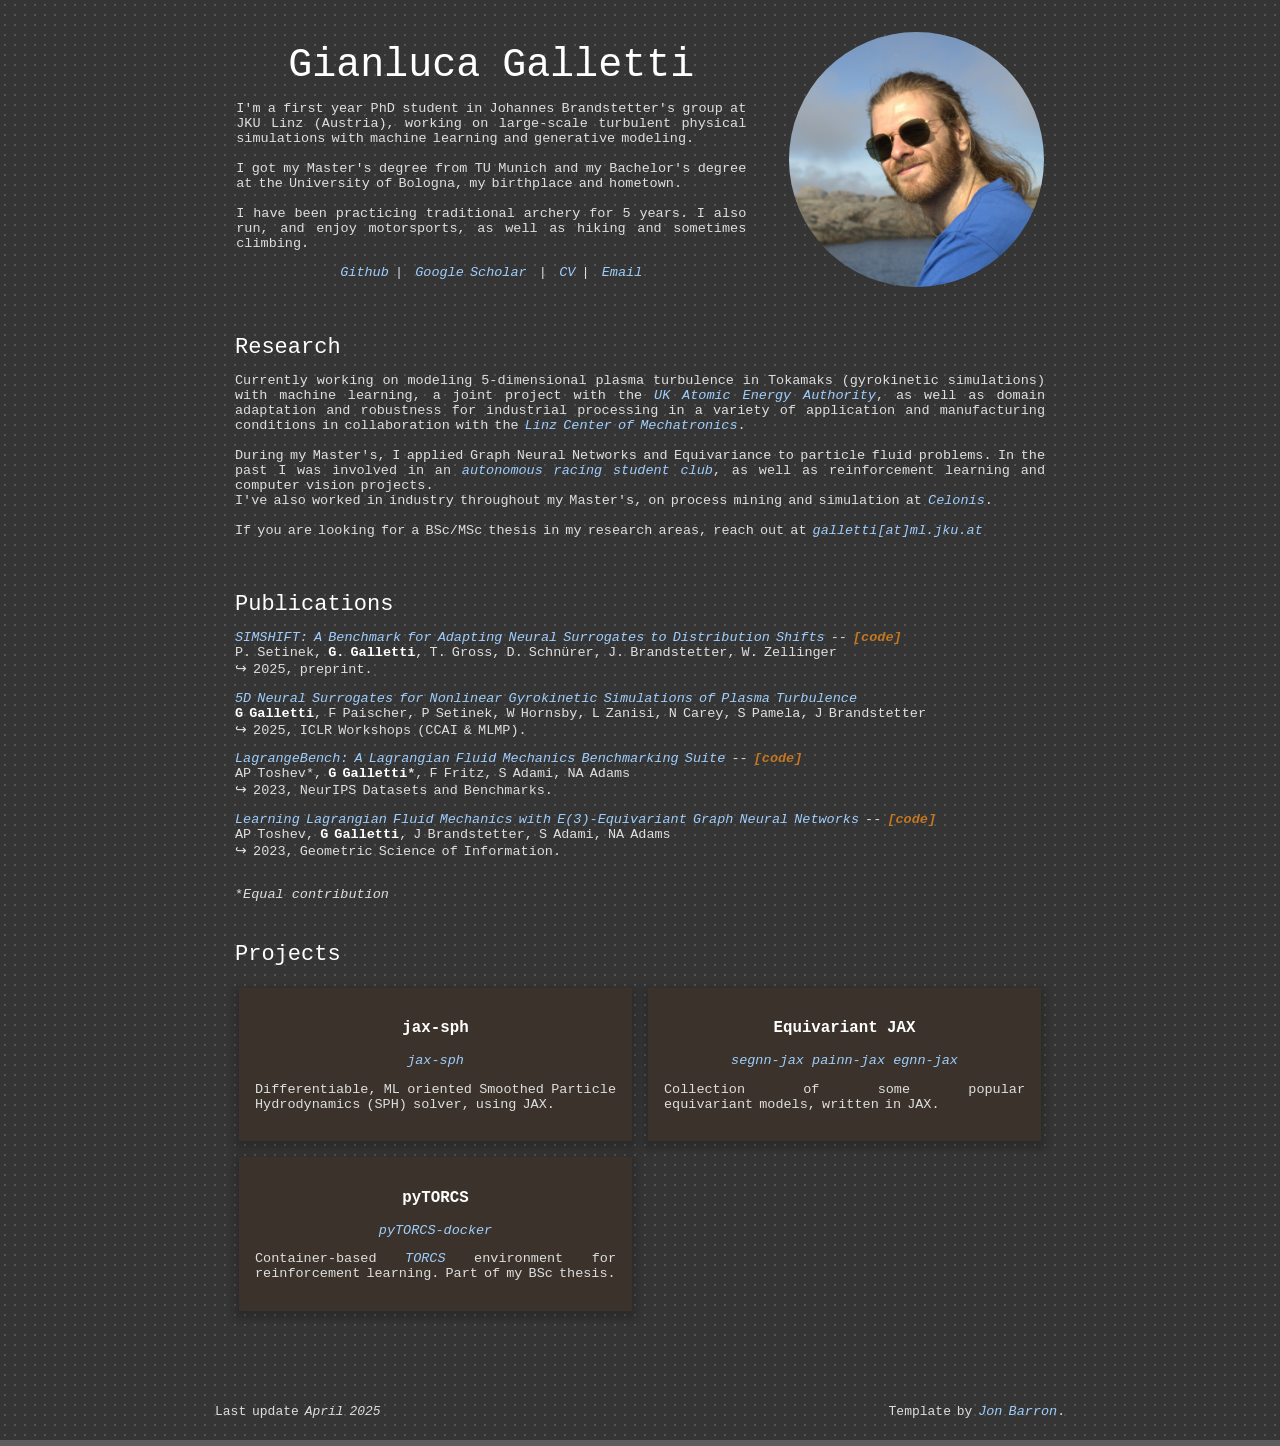
==== commit 4308dba0: "updates" ====
--- a/index.html
+++ b/index.html
@@ -3,13 +3,11 @@
 
   <title>Gianluca Galletti</title>
   
-  <meta name="author" content="Gianluca Galletti">
-  <meta name="viewport" content="width=device-width, initial-scale=1">
-  
   <link rel="stylesheet" type="text/css" href="stylesheet.css">
   <link rel="icon" type="image/png" href="images/triceracop_icon.jpg">
-
-  <meta name="viewport" content="width=device-width, initial-scale=1.0">
+  
+  <meta name="author" content="Gianluca Galletti">
+  <meta name="viewport" content="width=device-width, initial-scale=1.0, maximum-scale=1.0, user-scalable=no">
 
   <script async defer src="https://buttons.github.io/buttons.js"></script>
 
@@ -20,6 +18,7 @@
     <tr style="padding:0px">
       <td style="padding:0px">
 
+        <!-- bio -->
         <table style="width:100%;border:0px;border-spacing:0px;border-collapse:separate;margin-right:auto;margin-left:auto;"><tbody>
           <tr style="padding:0px">
             <td class="main">
@@ -30,21 +29,21 @@
                 <img style="width:100%;max-width:100%;border-radius:50%;" alt="profile photo" src="images/profile.jpg">
               </span>
               <p class="bio">
-                I'm a PhD student in Brandstetter's group at JKU Linz (Austria), working on
-                large-scale turbulent physical simulations with machine learning.
+                I'm a first year PhD student in Johannes Brandstetter's group at JKU Linz (Austria), working on
+                large-scale turbulent physical simulations with machine learning and generative modeling.
                 <br><br>
                 I got my Master's degree from TU Munich and my Bachelor's degree at the
                 University of Bologna, my birthplace and hometown.
                 <br><br>
-                I have been practicing traditional archery for 5 years. I also enjoy
-                weightlifting, car racing, hiking, and sometimes climbing.
+                I have been practicing traditional archery for 5 years. I also run,
+                and enjoy motorsports, as well as hiking and sometimes climbing.
               </p>
               <p>
               </p>
               <p class="refs">
-                <a href="https://github.com/gerkone/">Github</a>&nbsp/&nbsp
-                <a href="https://scholar.google.com/citations?user=EwdSrbsAAAAJ&hl=en">Google Scholar</a> &nbsp/&nbsp
-                <a href="assets/galletti_CV.pdf">CV</a>&nbsp/&nbsp
+                <a href="https://github.com/gerkone/">Github</a>&nbsp|&nbsp
+                <a href="https://scholar.google.com/citations?user=EwdSrbsAAAAJ&hl=en">Google Scholar</a> &nbsp|&nbsp
+                <a href="assets/galletti_CV.pdf">CV</a>&nbsp|&nbsp
                 <a href="mailto:ggalletti@tutanota.com">Email</a>
               </p>
             </td>
@@ -54,22 +53,30 @@
           </tr>
         </tbody></table>
         
-        <!-- research interest -->
+        <!-- research -->
         <table style="width:100%;border:0px;border-spacing:0px;border-collapse:separate;margin-right:auto;margin-left:auto;"><tbody>
             <tr>
             <td style="padding:20px;width:100%;vertical-align:middle">
               <heading>Research</heading>
-              <p>
-              Currently working on 5-dimensional plasma turbulence modeling in Tokamaks with machine learning,
-              and industrial domain generalization for metal processing on a variety of manufacturing conditions.<br>
-              During my Master's I got involved with academic research, with some applications of Graph Neural Networks and Equivariance for particle fluid problems.
-              In the past I've dealt with reinforcement learning, computer vision and autonomous driving.<br>
-              I've also worked in industry on process mining and production chain simulation throughout my Master's.
+              <p class="bio">
+              Currently working on modeling 5-dimensional plasma turbulence in Tokamaks (gyrokinetic simulations) with machine learning,
+              a joint project with the <a href="https://ccfe.ukaea.uk/">UK Atomic Energy Authority</a>,
+              as well as domain adaptation and robustness for industrial processing in a variety of application and manufacturing conditions
+              in collaboration with the <a href="https://www.lcm.at/">Linz Center of Mechatronics</a>.
+              <br><br>
+              During my Master's, I applied Graph Neural Networks and Equivariance to particle fluid problems.
+              In the past I was involved in an <a href="https://motorsport.unibo.it/">autonomous racing student club</a>, as well as 
+              reinforcement learning and computer vision projects.<br>
+              I've also worked in industry throughout my Master's, on process mining and simulation at <a href="https://celonis.com">Celonis</a>.
+              <br><br>
+              If you are looking for a BSc/MSc thesis in my research areas, reach out at <a href="mailto:galletti@ml.jku.at"><code>galletti[at]ml.jku.at</code></a>
+
               </p>
             </td>
           </tr>
         </tbody></table>
 
+        <!-- papers -->
         <table style="width:100%;border:0px;border-spacing:0px;border-collapse:separate;margin-right:auto;margin-left:auto;">
           <tbody>
             <tr>
@@ -77,37 +84,43 @@
                 <heading>Publications</heading>
 
                 <!-- <p>
-                  <a href=https://arxiv.org/abs/> title </a> -- <a href=https://github.com/repo>[code]</a> <br>
-                  <b>G. Galletti<span class="equal-contribution">*</span></b>, authors <br> 
-                  year, venue.
+                  <a href=https://arxiv.org/abs/> title </a> -- <a href=https://github.com/repo class="code-button">[code]</a> <br>
+                  <b class="my-name">G. Galletti<span class="equal-contribution">*</span></b>, authors <br> 
+                   <span>&#8618;</span> year, venue.
                 </p> -->
 
                 <p>
-                  <a href=https://arxiv.org/abs/2403.04750>JAX-SPH: A Differentiable Smoothed Particle Hydrodynamics Framework</a> -- <a href=https://github.com/tumaer/jax-sph class="code-button">[code]</a> <br>
-                  A. P. Toshev, H. Ramachandran<span class="equal-contribution">*</span>, J. A. Erbesdobler<span class="equal-contribution">*</span>, <b>G. Galletti<span class="equal-contribution">*</span></b>, J. Brandstetter, N. A. Adams <br> 
-                  2024, ICLR AI4Differential Workshop.
+                  <a href=https://arxiv.org/abs/2506.12007> SIMSHIFT: A Benchmark for Adapting Neural Surrogates to Distribution Shifts </a> -- <a href=https://github.com/psetinek/simshift class="code-button">[code]</a> <br>
+                  P. Setinek, <b class="my-name">G. Galletti</b>, T. Gross, D. Schnürer, J. Brandstetter, W. Zellinger <br> 
+                  <span>&#8618;</span> 2025, preprint.
+                </p>
+
+                <p>
+                  <a href=https://arxiv.org/abs/2502.07469> 5D Neural Surrogates for Nonlinear Gyrokinetic Simulations of Plasma Turbulence </a> <br>
+                  <b class="my-name">G Galletti</b>, F Paischer, P Setinek, W Hornsby, L Zanisi, N Carey, S Pamela, J Brandstetter <br> 
+                  <span>&#8618;</span> 2025, ICLR Workshops (CCAI & MLMP).
                 </p>
                 
                 <p>
                   <a href=https://arxiv.org/abs/2309.16342>LagrangeBench: A Lagrangian Fluid Mechanics Benchmarking Suite</a> -- <a href=https://github.com/tumaer/lagrangebench class="code-button">[code] </a> <br>
-                  A. P. Toshev<span class="equal-contribution">*</span>, <b>G. Galletti<span class="equal-contribution">*</span></b>, F. Fritz, S. Adami, N. A. Adams <br> 
-                  2023, NeurIPS Track on Datasets and Benchmarks.
+                  AP Toshev<span class="equal-contribution">*</span>, <b class="my-name">G Galletti<span class="equal-contribution">*</span></b>, F Fritz, S Adami, NA Adams <br> 
+                  <span>&#8618;</span> 2023, NeurIPS Datasets and Benchmarks.
                 </p>
                 
                 <p>
                   <a href=https://arxiv.org/abs/2305.15603>Learning Lagrangian Fluid Mechanics with E(3)-Equivariant Graph Neural Networks</a> -- <a href=https://github.com/tumaer/sph-hae class="code-button">[code]</a> <br>
-                  A. P. Toshev, <b>G. Galletti</b>, J. Brandstetter, S. Adami, N. A. Adams <br> 
-                  2023, Geometric Science of Information.
+                  AP Toshev, <b class="my-name">G Galletti</b>, J Brandstetter, S Adami, NA Adams <br> 
+                  <span>&#8618;</span> 2023, Geometric Science of Information.
                 </p>
 
                 <br>
-                <span class="equal-contribution">*</span><i>Equal contribution</i>
+                <span class="equal-contribution">*<i>Equal contribution</i></span>
               </td>
             </tr>
           </tbody>
         </table>
 
-        <!-- Projects -->
+        <!-- projects -->
         <table style="width:100%;border:0px;border-spacing:0px;border-collapse:separate;margin-right:auto;margin-left:auto;">
           <tbody>
             <tr>
@@ -117,31 +130,36 @@
                 <p>
                   <div class="row">
                     <div class="column">
+
                       <div class="card">
-                        <h3>LagrangeBench</h3>
-                        <a class="github-button" href="https://github.com/tumaer/lagrangebench" data-show-count="true" aria-label="Star lagrangebench on GitHub"><code>lagrangebench</code></a><br>
+                        <h3 class="cardtitle">jax-sph</h3>
+                        <a class="github-button" href="https://github.com/tumaer/jax-sph" data-show-count="true" aria-label="Star lagrangebench on GitHub"><code>jax-sph</code></a><br>
                         <p>
-                          LagrangeBench is a JAX-based machine learning benchmarking suite for Lagrangian problems.
-                          It provides a variety of models, datasets and utilities to train and evaluate particle-based approaches.
+                          Differentiable, ML oriented Smoothed Particle Hydrodynamics (SPH) solver, using JAX.
                         </p>
                       </div>
+
                       <div class="card">
-                        <h3>pyTORCS</h3>
+                        <h3 class="cardtitle">pyTORCS</h3>
                         <a class="github-button" href="https://github.com/gerkone/pytorcs-docker" data-show-count="true" aria-label="Star gerkone/pyTORCS-docker on GitHub"><code>pyTORCS-docker</code></a><br>
                         <p>
-                          Container-based TORCS environment/interface for reinforcement learning developed in Python, following the OpenAI Gym API style. TORCS is an open-source racing game. Part of my BSc thesis.
+                          Container-based <a href="https://en.wikipedia.org/wiki/TORCS">TORCS</a> environment for reinforcement learning. Part of my BSc thesis.
                         </p>
                       </div>
+
                     </div>
                     <div class="column">
+
                       <div class="card">
-                        <h3> Equivariant JAX</h3>
+                        <h3 class="cardtitle"> Equivariant JAX</h3>
                         <a class="github-button" href="https://github.com/gerkone/segnn-jax" data-show-count="true" aria-label="Star gerkone/segnn-jax on GitHub"><code>segnn-jax</code></a>
                         <a class="github-button" href="https://github.com/gerkone/painn-jax" data-show-count="true" aria-label="Star gerkone/painn-jax on GitHub"><code>painn-jax</code></a>
                         <a class="github-button" href="https://github.com/gerkone/egnn-jax" data-show-count="true" aria-label="Star gerkone/egnn-jax on GitHub"><code>egnn-jax</code></a><br>
-                        <p>Collection of some popular equivariant models implemented with the JAX library. 
-                          Performance and runtimes are validated on the original configuration and against the results from the official papers.</p>
+                        <p>Collection of some popular equivariant models, written in JAX. 
+                        </p>
                       </div>
+
+
                     </div>
                   </div>
                 </p>
@@ -151,12 +169,13 @@
         </table>
 
 
+        <!-- footer -->
         <table style="width:100%;border:0px;border-spacing:0px;border-collapse:separate;margin-right:auto;margin-left:auto;"><tbody>
           <tr>
             <td style="padding:0px">
                 <br>
                 <p style="text-align:left;font-size:small;">
-                  Last update <i>10.12.2023</i>
+                  Last update <i>April 2025</i>
                 </p>
             </td>
             <td style="padding:0px">
--- a/stylesheet.css
+++ b/stylesheet.css
@@ -71,7 +71,8 @@
 }
 
 a {
-  color: #1772d0;
+  color: #9fcefd;
+  font-style: italic;
   text-decoration: none;
 }
 
@@ -115,14 +116,15 @@
 }
 
 body {
-  background-color: #cccccc;
+  background-color: #5d5d5d;
   opacity: 1.0;
-  background-image: radial-gradient(#dbdbdb 1px, #cacaca 1px);
+  background-image: radial-gradient(#535353 1px, #353535 1px);
   background-size: 10px 10px;
 }
 
 p {
   text-align: justify;
+  color: #dedede;
   word-spacing: -2px;
   overflow-wrap: anywhere;
   word-break: normal;
@@ -132,14 +134,23 @@
   -ms-hyphens: auto;
 }
 
+.my-name {
+  color: #ffffff;
+}
+
 strong {
   font-family: 'Courier New', Courier, monospace;
   font-size: 14px;
 }
 
 heading {
+  color: #ffffff;
   font-family: 'Courier New', Courier, monospace;
   font-size: 22px;
+}
+h3 {
+  color: #ffffff;
+  font-family: 'Courier New', Courier, monospace;
 }
 
 papertitle {
@@ -149,8 +160,9 @@
 }
 
 name {
-  font-family: 'Courier New', Courier, monospace;
-  font-size: 32px;
+  color: #ffffff;
+  font-family: 'Courier New', Courier, monospace;
+  font-size: 40px;
 }
 
 .one {
@@ -175,10 +187,11 @@
 }
 
 span.highlight {
-  background-color: #ffffd0;
+  background-color: #3b3b3b;
 }
 
 .equal-contribution {
+  color: #dedede;
   vertical-align: text-top;
 }
 
@@ -191,7 +204,8 @@
 
 .code-button:focus,
 .code-button:hover {
-  color: #1772d0;
+  color: #9fcefd;
+  font-style: italic;
   text-decoration: none;
 }
 
@@ -215,6 +229,12 @@
   content: "";
   display: table;
   clear: both;
+}
+
+.cardtitle {
+  color: #ffffff;
+  font-style: bold;
+  font-family: 'Courier New', Courier, monospace;
 }
 
 /* Style the counter cards */
@@ -223,18 +243,27 @@
   padding: 16px;
   margin: 16px 0;
   text-align: center;
-  background-color: #e6e6e6;
-  /* cursor: pointer; */
-}
+  background-color: #3b332b;
+  font-family: 'Courier New', Courier, monospace;
+  text-wrap: balance;
+}
+
+/* cursor: pointer; */
 
 .card:hover {
-  background-color: #ffe8ce;
-}
+  background-color: #404030;
+}
+
+/* mobile stuff */
 
 @media screen and (max-width: 600px) {
 
-  p {
-    text-align: left;
+  .card p {
+    text-align: center;
+    text-justify: inter-word;
+    word-spacing: normal;
+    hyphens: auto;
+    line-height: 1.6;
   }
 
   /* Responsive columns */
@@ -268,6 +297,7 @@
   .bio {
     order: 3;
     display: block;
+    text-wrap: balance;
   }
 
   .refs {
@@ -285,4 +315,35 @@
     margin-left: auto;
     margin-right: auto;
   }
+
+  /* scale things up */
+
+  .github-button {
+    transform: scale(10.8);
+    transform-origin: top left;
+  }
+
+  body,
+  td,
+  th,
+  tr,
+  a {
+    font-size: 16px;
+  }
+
+  strong {
+    font-size: 17px;
+  }
+
+  name {
+    font-size: 42px;
+  }
+
+  heading {
+    font-size: 30px;
+  }
+
+  papertitle {
+    font-size: 16px;
+  }
 }
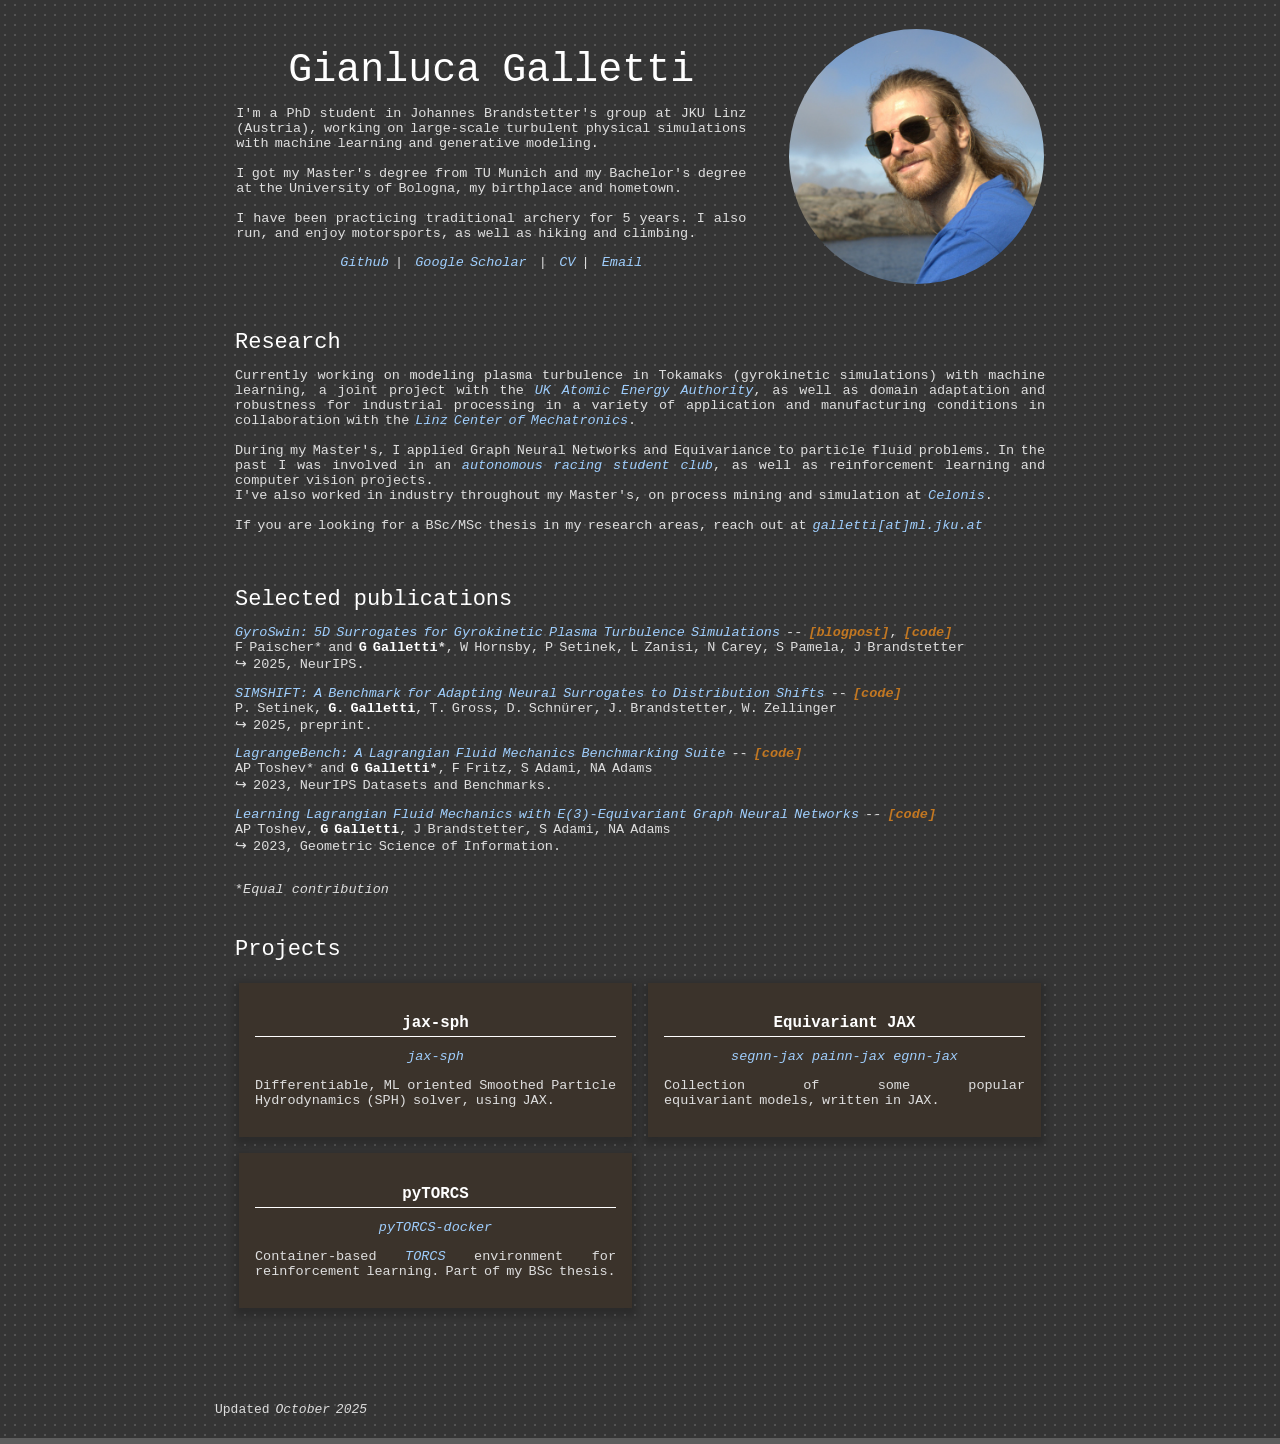
==== commit 79e7547f: "oct 2025 update" ====
--- a/index.html
+++ b/index.html
@@ -29,14 +29,14 @@
                 <img style="width:100%;max-width:100%;border-radius:50%;" alt="profile photo" src="images/profile.jpg">
               </span>
               <p class="bio">
-                I'm a first year PhD student in Johannes Brandstetter's group at JKU Linz (Austria), working on
+                I'm a PhD student in Johannes Brandstetter's group at JKU Linz (Austria), working on
                 large-scale turbulent physical simulations with machine learning and generative modeling.
                 <br><br>
                 I got my Master's degree from TU Munich and my Bachelor's degree at the
                 University of Bologna, my birthplace and hometown.
                 <br><br>
                 I have been practicing traditional archery for 5 years. I also run,
-                and enjoy motorsports, as well as hiking and sometimes climbing.
+                and enjoy motorsports, as well as hiking and climbing.
               </p>
               <p>
               </p>
@@ -59,7 +59,7 @@
             <td style="padding:20px;width:100%;vertical-align:middle">
               <heading>Research</heading>
               <p class="bio">
-              Currently working on modeling 5-dimensional plasma turbulence in Tokamaks (gyrokinetic simulations) with machine learning,
+              Currently working on modeling plasma turbulence in Tokamaks (gyrokinetic simulations) with machine learning,
               a joint project with the <a href="https://ccfe.ukaea.uk/">UK Atomic Energy Authority</a>,
               as well as domain adaptation and robustness for industrial processing in a variety of application and manufacturing conditions
               in collaboration with the <a href="https://www.lcm.at/">Linz Center of Mechatronics</a>.
@@ -81,29 +81,36 @@
           <tbody>
             <tr>
               <td style="padding:20px;width:100%;vertical-align:middle">
-                <heading>Publications</heading>
-
+                <heading>Selected publications</heading>
+                
                 <!-- <p>
                   <a href=https://arxiv.org/abs/> title </a> -- <a href=https://github.com/repo class="code-button">[code]</a> <br>
                   <b class="my-name">G. Galletti<span class="equal-contribution">*</span></b>, authors <br> 
-                   <span>&#8618;</span> year, venue.
+                  <span>&#8618;</span> year, venue.
                 </p> -->
-
+                
+                <!-- <p>
+                  <a href=https://arxiv.org/abs> Physics-Informed Compression of Plasma Turbulence </a> -- <a href=https://github.com/ml-jku/neural-gyrokinetics class="code-button">[code]</a> <br>
+                  <b class="my-name">G Galletti</b>, G Gutenbrunner, F Paischer, SS Cranganore, W Hornsby, P Setinek, L Zanisi, N Carey, S Pamela, J Brandstetter <br> 
+                  <span>&#8618;</span> 2025, preprint.
+                </p> -->
+
+                <p>
+                  <a href=https://arxiv.org/abs> GyroSwin: 5D Surrogates for Gyrokinetic Plasma Turbulence Simulations </a> -- <a href="https://ml-jku.github.io/blog/2025/gyroswin/" class="code-button">[blogpost]</a>, <a href=https://github.com/ml-jku/neural-gyrokinetics class="code-button">[code]</a>  <br>
+                  F Paischer<span class="equal-contribution">*</span> and <b class="my-name">G Galletti<span class="equal-contribution">*</span></b>, W Hornsby, P Setinek, L Zanisi, N Carey, S Pamela, J Brandstetter <br> 
+                  <span>&#8618;</span> 2025, NeurIPS.
+                </p>
+                
                 <p>
                   <a href=https://arxiv.org/abs/2506.12007> SIMSHIFT: A Benchmark for Adapting Neural Surrogates to Distribution Shifts </a> -- <a href=https://github.com/psetinek/simshift class="code-button">[code]</a> <br>
                   P. Setinek, <b class="my-name">G. Galletti</b>, T. Gross, D. Schnürer, J. Brandstetter, W. Zellinger <br> 
+                  <!-- <span>&#8618;</span> 2025, NeurIPS Datasets and Benchmarks. -->
                   <span>&#8618;</span> 2025, preprint.
                 </p>
-
-                <p>
-                  <a href=https://arxiv.org/abs/2502.07469> 5D Neural Surrogates for Nonlinear Gyrokinetic Simulations of Plasma Turbulence </a> <br>
-                  <b class="my-name">G Galletti</b>, F Paischer, P Setinek, W Hornsby, L Zanisi, N Carey, S Pamela, J Brandstetter <br> 
-                  <span>&#8618;</span> 2025, ICLR Workshops (CCAI & MLMP).
-                </p>
                 
                 <p>
                   <a href=https://arxiv.org/abs/2309.16342>LagrangeBench: A Lagrangian Fluid Mechanics Benchmarking Suite</a> -- <a href=https://github.com/tumaer/lagrangebench class="code-button">[code] </a> <br>
-                  AP Toshev<span class="equal-contribution">*</span>, <b class="my-name">G Galletti<span class="equal-contribution">*</span></b>, F Fritz, S Adami, NA Adams <br> 
+                  AP Toshev<span class="equal-contribution">*</span> and <b class="my-name">G Galletti<span class="equal-contribution">*</span></b>, F Fritz, S Adami, NA Adams <br> 
                   <span>&#8618;</span> 2023, NeurIPS Datasets and Benchmarks.
                 </p>
                 
@@ -112,7 +119,7 @@
                   AP Toshev, <b class="my-name">G Galletti</b>, J Brandstetter, S Adami, NA Adams <br> 
                   <span>&#8618;</span> 2023, Geometric Science of Information.
                 </p>
-
+                
                 <br>
                 <span class="equal-contribution">*<i>Equal contribution</i></span>
               </td>
@@ -120,6 +127,22 @@
           </tbody>
         </table>
 
+        <!-- blog -->
+        <!-- <table style="width:100%;border:0px;border-spacing:0px;border-collapse:separate;margin-right:auto;margin-left:auto;">
+          <tbody>
+            <tr>
+              <td style="padding:20px;width:100%;vertical-align:middle">
+                <heading>Blog</heading>
+                <p class="blog-card">
+                  [30/07/2025] &nbsp; -- &nbsp; 
+                  <img src="blog/figures/gyro/neugk_icon.png" class="blog-icon" alt="neugk Icon"> &nbsp; 
+                  <a href="blog/gyro.html"> NeuGK: 5D Neural Gyrokinetics for Efficient Plasma Turbulence Simulations</a>
+                </p>
+              </td>
+            </tr>
+          </tbody>
+        </table> -->
+        
         <!-- projects -->
         <table style="width:100%;border:0px;border-spacing:0px;border-collapse:separate;margin-right:auto;margin-left:auto;">
           <tbody>
@@ -138,7 +161,7 @@
                           Differentiable, ML oriented Smoothed Particle Hydrodynamics (SPH) solver, using JAX.
                         </p>
                       </div>
-
+                      
                       <div class="card">
                         <h3 class="cardtitle">pyTORCS</h3>
                         <a class="github-button" href="https://github.com/gerkone/pytorcs-docker" data-show-count="true" aria-label="Star gerkone/pyTORCS-docker on GitHub"><code>pyTORCS-docker</code></a><br>
@@ -175,14 +198,11 @@
             <td style="padding:0px">
                 <br>
                 <p style="text-align:left;font-size:small;">
-                  Last update <i>April 2025</i>
+                  Updated <i>October 2025</i>
                 </p>
             </td>
             <td style="padding:0px">
               <br>
-              <p style="text-align:right;font-size:small;">
-                Template by <a href="https://jonbarron.info/">Jon Barron</a>.
-              </p>
             </td>
           </tr>
         </tbody></table>
--- a/stylesheet.css
+++ b/stylesheet.css
@@ -148,7 +148,16 @@
   font-family: 'Courier New', Courier, monospace;
   font-size: 22px;
 }
-h3 {
+
+h1, h2, h3 {
+  color: #ffffff;
+  font-family: 'Courier New', Courier, monospace;
+  border-bottom: 1px solid #ffffff;
+  padding-bottom: 4px;
+  margin-bottom: 12px;
+}
+
+ul {
   color: #ffffff;
   font-family: 'Courier New', Courier, monospace;
 }
@@ -252,6 +261,9 @@
 
 .card:hover {
   background-color: #404030;
+  background-color: #404030;
+  transform: translateY(-2px);
+  box-shadow: 0 4px 12px rgba(0, 0, 0, 0.1);
 }
 
 /* mobile stuff */
@@ -346,4 +358,59 @@
   papertitle {
     font-size: 16px;
   }
+}
+
+/* blog stuff */
+.blog-card {
+  background: #3b332b;
+  padding: 15px 20px;
+  margin-top: 10px;
+  /* border-radius: 12px; */
+  box-shadow: 0 4px 8px 4px rgba(0, 0, 0, 0.2);
+  transition: transform 0.2s ease, box-shadow 0.2s ease;
+  font-family: 'Segoe UI', Tahoma, Geneva, Verdana, sans-serif;
+}
+
+.blog-card:hover {
+  background-color: #404030;
+  transform: translateY(-2px);
+  box-shadow: 0 4px 12px rgba(0, 0, 0, 0.1);
+}
+
+.blog-card a:hover {
+  text-decoration: underline;
+}
+
+.note {
+  border-left: 4px solid #c27721;
+  background-color: #3b332b;
+  padding: 12px 16px;
+  margin: 1em 0;
+  border-radius: 4px;
+}
+
+.note::before {
+  content: "Note";
+  display: block;
+  font-weight: bold;
+  color: #c27721;
+  margin-bottom: 6px;
+}
+
+.scroll-math {
+  overflow-x: auto;
+  white-space: nowrap;
+  -webkit-overflow-scrolling: touch;
+  padding: 1em 0;
+}
+
+.scroll-math span {
+  display: inline-block;
+  min-width: max-content;
+}
+
+.blog-icon {
+  height: 16px;
+  vertical-align: middle;
+  margin-right: -2px;
 }
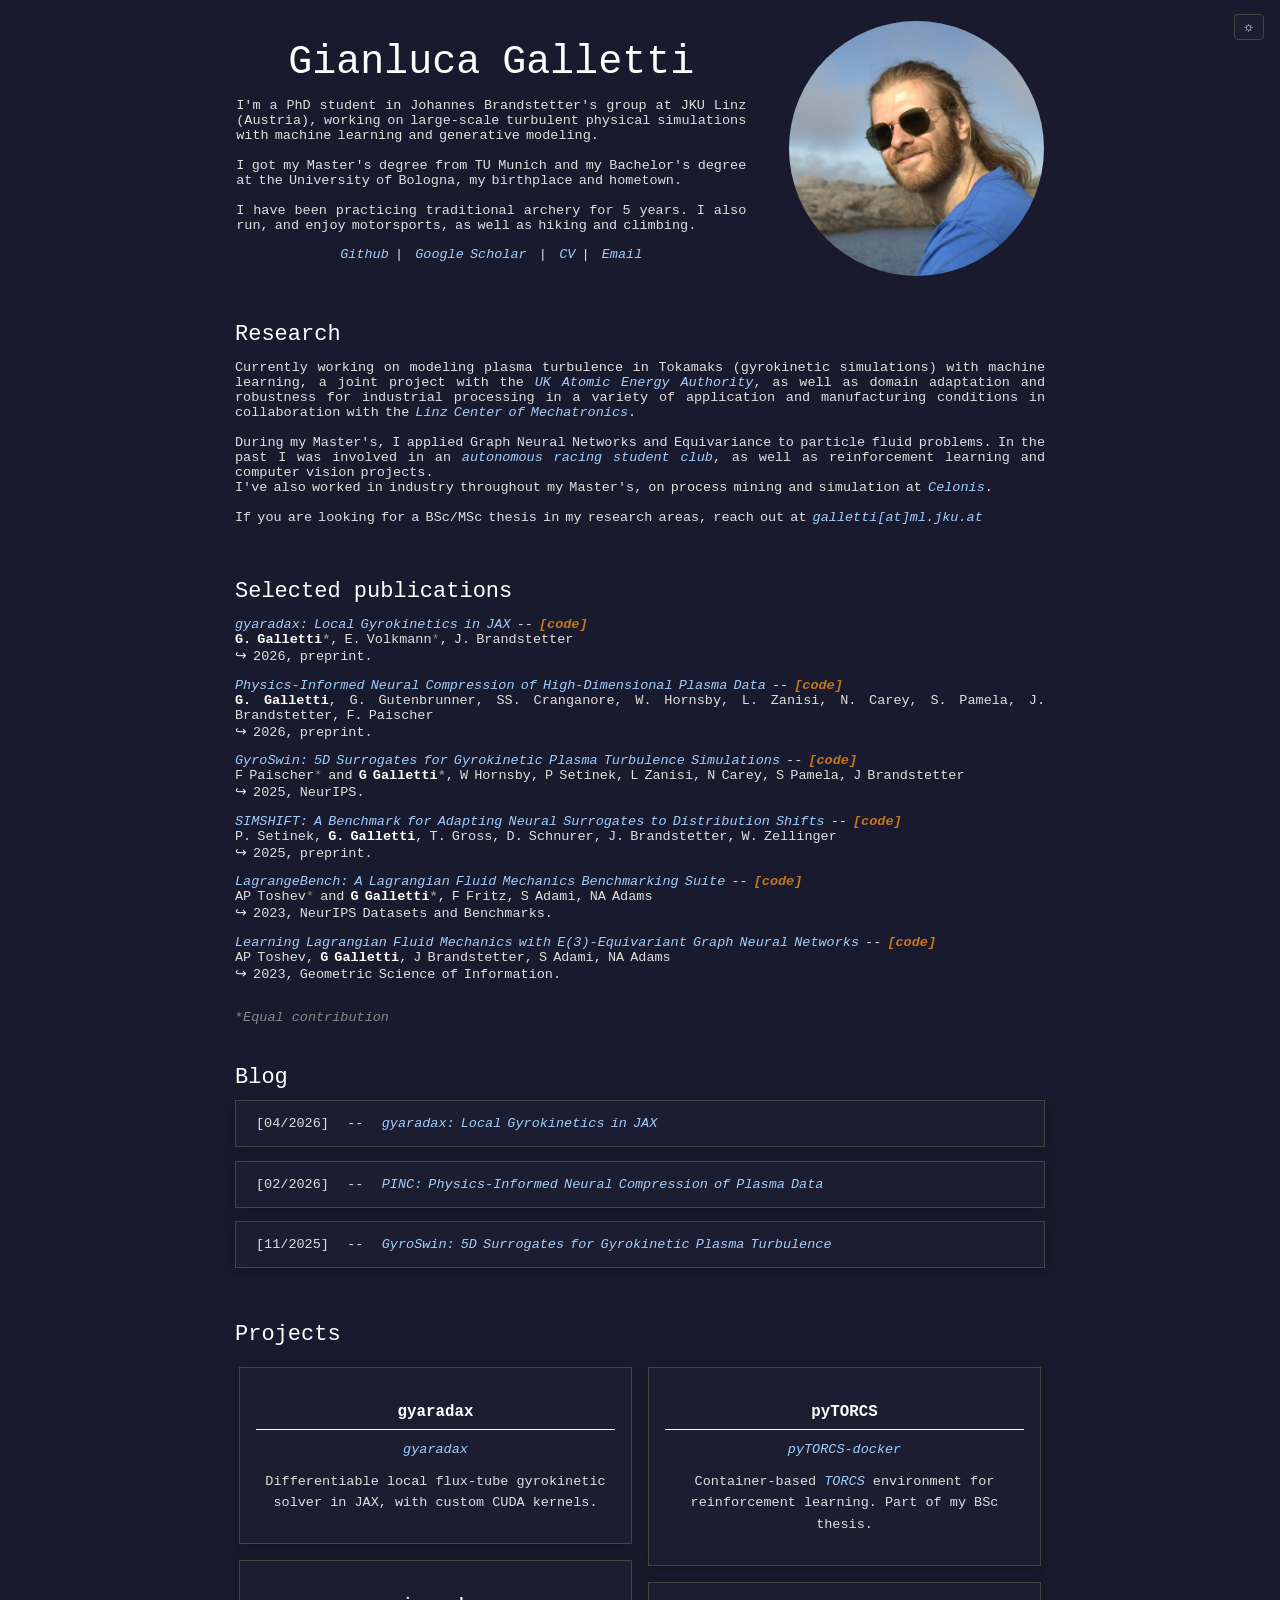
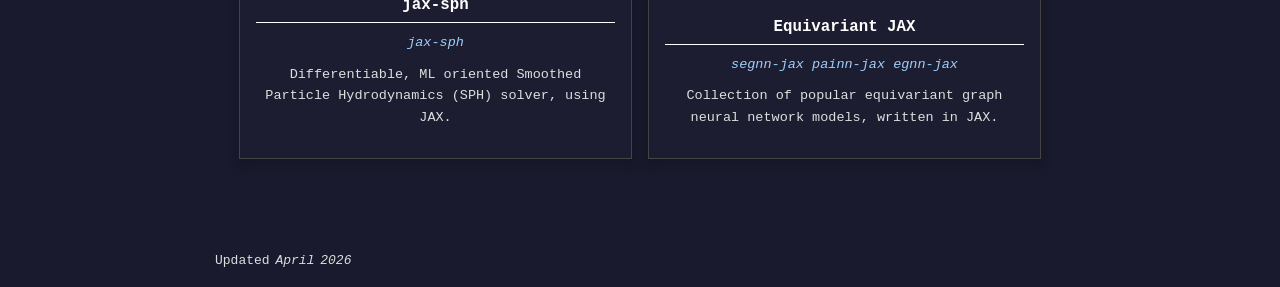
==== commit 1d8e9dfa: "gyaradax blogpost" ====
--- a/index.html
+++ b/index.html
@@ -1,19 +1,20 @@
 <!DOCTYPE HTML>
-<html lang="en"><head><meta http-equiv="Content-Type" content="text/html; charset=UTF-8">
-
+<html lang="en" data-theme="dark">
+<head>
+  <meta charset="UTF-8">
   <title>Gianluca Galletti</title>
-  
   <link rel="stylesheet" type="text/css" href="stylesheet.css">
   <link rel="icon" type="image/png" href="images/triceracop_icon.jpg">
-  
   <meta name="author" content="Gianluca Galletti">
   <meta name="viewport" content="width=device-width, initial-scale=1.0, maximum-scale=1.0, user-scalable=no">
-
   <script async defer src="https://buttons.github.io/buttons.js"></script>
-
 </head>
 
 <body>
+  <button class="theme-toggle" onclick="toggleTheme()" title="Toggle light/dark mode">
+    <span id="theme-icon">&#9788;</span>
+  </button>
+
   <table style="width:100%;max-width:850px;border:0px;border-spacing:0px;border-collapse:separate;margin-right:auto;margin-left:auto;"><tbody>
     <tr style="padding:0px">
       <td style="padding:0px">
@@ -38,8 +39,6 @@
                 I have been practicing traditional archery for 5 years. I also run,
                 and enjoy motorsports, as well as hiking and climbing.
               </p>
-              <p>
-              </p>
               <p class="refs">
                 <a href="https://github.com/gerkone/">Github</a>&nbsp|&nbsp
                 <a href="https://scholar.google.com/citations?user=EwdSrbsAAAAJ&hl=en">Google Scholar</a> &nbsp|&nbsp
@@ -52,7 +51,7 @@
             </td>
           </tr>
         </tbody></table>
-        
+
         <!-- research -->
         <table style="width:100%;border:0px;border-spacing:0px;border-collapse:separate;margin-right:auto;margin-left:auto;"><tbody>
             <tr>
@@ -65,12 +64,11 @@
               in collaboration with the <a href="https://www.lcm.at/">Linz Center of Mechatronics</a>.
               <br><br>
               During my Master's, I applied Graph Neural Networks and Equivariance to particle fluid problems.
-              In the past I was involved in an <a href="https://motorsport.unibo.it/">autonomous racing student club</a>, as well as 
+              In the past I was involved in an <a href="https://motorsport.unibo.it/">autonomous racing student club</a>, as well as
               reinforcement learning and computer vision projects.<br>
               I've also worked in industry throughout my Master's, on process mining and simulation at <a href="https://celonis.com">Celonis</a>.
               <br><br>
               If you are looking for a BSc/MSc thesis in my research areas, reach out at <a href="mailto:galletti@ml.jku.at"><code>galletti[at]ml.jku.at</code></a>
-
               </p>
             </td>
           </tr>
@@ -82,44 +80,43 @@
             <tr>
               <td style="padding:20px;width:100%;vertical-align:middle">
                 <heading>Selected publications</heading>
-                
-                <!-- <p>
-                  <a href=https://arxiv.org/abs/> title </a> -- <a href=https://github.com/repo class="code-button">[code]</a> <br>
-                  <b class="my-name">G. Galletti<span class="equal-contribution">*</span></b>, authors <br> 
-                  <span>&#8618;</span> year, venue.
-                </p> -->
-                
-                <!-- <p>
-                  <a href=https://arxiv.org/abs> Physics-Informed Compression of Plasma Turbulence </a> -- <a href=https://github.com/ml-jku/neural-gyrokinetics class="code-button">[code]</a> <br>
-                  <b class="my-name">G Galletti</b>, G Gutenbrunner, F Paischer, SS Cranganore, W Hornsby, P Setinek, L Zanisi, N Carey, S Pamela, J Brandstetter <br> 
+
+                <p>
+                  <a href=https://arxiv.org/abs/2604.06085> gyaradax: Local Gyrokinetics in JAX </a> -- <a href=https://github.com/gerkone/gyaradax class="code-button">[code]</a> <br>
+                  <b class="my-name">G. Galletti<span class="equal-contribution">*</span></b>, E. Volkmann<span class="equal-contribution">*</span>, J. Brandstetter <br>
+                  <span>&#8618;</span> 2026, preprint.
+                </p>
+
+                <p>
+                  <a href=https://arxiv.org/abs/2602.04758> Physics-Informed Neural Compression of High-Dimensional Plasma Data </a> -- <a href=https://github.com/ml-jku/neural-gyrokinetics class="code-button">[code]</a> <br>
+                  <b class="my-name">G. Galletti</b>, G. Gutenbrunner, SS. Cranganore, W. Hornsby, L. Zanisi, N. Carey, S. Pamela, J. Brandstetter, F. Paischer <br>
+                  <span>&#8618;</span> 2026, preprint.
+                </p>
+
+                <p>
+                  <a href=https://arxiv.org/abs/2510.07314> GyroSwin: 5D Surrogates for Gyrokinetic Plasma Turbulence Simulations </a> -- <a href=https://github.com/ml-jku/neural-gyrokinetics class="code-button">[code]</a> <br>
+                  F Paischer<span class="equal-contribution">*</span> and <b class="my-name">G Galletti<span class="equal-contribution">*</span></b>, W Hornsby, P Setinek, L Zanisi, N Carey, S Pamela, J Brandstetter <br>
+                  <span>&#8618;</span> 2025, NeurIPS.
+                </p>
+
+                <p>
+                  <a href=https://arxiv.org/abs/2506.12007> SIMSHIFT: A Benchmark for Adapting Neural Surrogates to Distribution Shifts </a> -- <a href=https://github.com/psetinek/simshift class="code-button">[code]</a> <br>
+                  P. Setinek, <b class="my-name">G. Galletti</b>, T. Gross, D. Schnurer, J. Brandstetter, W. Zellinger <br>
                   <span>&#8618;</span> 2025, preprint.
-                </p> -->
-
-                <p>
-                  <a href=https://arxiv.org/abs> GyroSwin: 5D Surrogates for Gyrokinetic Plasma Turbulence Simulations </a> -- <a href="https://ml-jku.github.io/blog/2025/gyroswin/" class="code-button">[blogpost]</a>, <a href=https://github.com/ml-jku/neural-gyrokinetics class="code-button">[code]</a>  <br>
-                  F Paischer<span class="equal-contribution">*</span> and <b class="my-name">G Galletti<span class="equal-contribution">*</span></b>, W Hornsby, P Setinek, L Zanisi, N Carey, S Pamela, J Brandstetter <br> 
-                  <span>&#8618;</span> 2025, NeurIPS.
-                </p>
-                
-                <p>
-                  <a href=https://arxiv.org/abs/2506.12007> SIMSHIFT: A Benchmark for Adapting Neural Surrogates to Distribution Shifts </a> -- <a href=https://github.com/psetinek/simshift class="code-button">[code]</a> <br>
-                  P. Setinek, <b class="my-name">G. Galletti</b>, T. Gross, D. Schnürer, J. Brandstetter, W. Zellinger <br> 
-                  <!-- <span>&#8618;</span> 2025, NeurIPS Datasets and Benchmarks. -->
-                  <span>&#8618;</span> 2025, preprint.
-                </p>
-                
+                </p>
+
                 <p>
                   <a href=https://arxiv.org/abs/2309.16342>LagrangeBench: A Lagrangian Fluid Mechanics Benchmarking Suite</a> -- <a href=https://github.com/tumaer/lagrangebench class="code-button">[code] </a> <br>
-                  AP Toshev<span class="equal-contribution">*</span> and <b class="my-name">G Galletti<span class="equal-contribution">*</span></b>, F Fritz, S Adami, NA Adams <br> 
+                  AP Toshev<span class="equal-contribution">*</span> and <b class="my-name">G Galletti<span class="equal-contribution">*</span></b>, F Fritz, S Adami, NA Adams <br>
                   <span>&#8618;</span> 2023, NeurIPS Datasets and Benchmarks.
                 </p>
-                
+
                 <p>
                   <a href=https://arxiv.org/abs/2305.15603>Learning Lagrangian Fluid Mechanics with E(3)-Equivariant Graph Neural Networks</a> -- <a href=https://github.com/tumaer/sph-hae class="code-button">[code]</a> <br>
-                  AP Toshev, <b class="my-name">G Galletti</b>, J Brandstetter, S Adami, NA Adams <br> 
+                  AP Toshev, <b class="my-name">G Galletti</b>, J Brandstetter, S Adami, NA Adams <br>
                   <span>&#8618;</span> 2023, Geometric Science of Information.
                 </p>
-                
+
                 <br>
                 <span class="equal-contribution">*<i>Equal contribution</i></span>
               </td>
@@ -128,21 +125,28 @@
         </table>
 
         <!-- blog -->
-        <!-- <table style="width:100%;border:0px;border-spacing:0px;border-collapse:separate;margin-right:auto;margin-left:auto;">
+        <table style="width:100%;border:0px;border-spacing:0px;border-collapse:separate;margin-right:auto;margin-left:auto;">
           <tbody>
             <tr>
               <td style="padding:20px;width:100%;vertical-align:middle">
                 <heading>Blog</heading>
                 <p class="blog-card">
-                  [30/07/2025] &nbsp; -- &nbsp; 
-                  <img src="blog/figures/gyro/neugk_icon.png" class="blog-icon" alt="neugk Icon"> &nbsp; 
-                  <a href="blog/gyro.html"> NeuGK: 5D Neural Gyrokinetics for Efficient Plasma Turbulence Simulations</a>
+                  [04/2026] &nbsp; -- &nbsp;
+                  <a href="blog/gyaradax.html">gyaradax: Local Gyrokinetics in JAX</a>
+                </p>
+                <p class="blog-card">
+                  [02/2026] &nbsp; -- &nbsp;
+                  <a href="https://ml-jku.github.io/blog/2026/pinc/">PINC: Physics-Informed Neural Compression of Plasma Data</a>
+                </p>
+                <p class="blog-card">
+                  [11/2025] &nbsp; -- &nbsp;
+                  <a href="https://ml-jku.github.io/blog/2025/gyroswin/">GyroSwin: 5D Surrogates for Gyrokinetic Plasma Turbulence</a>
                 </p>
               </td>
             </tr>
           </tbody>
-        </table> -->
-        
+        </table>
+
         <!-- projects -->
         <table style="width:100%;border:0px;border-spacing:0px;border-collapse:separate;margin-right:auto;margin-left:auto;">
           <tbody>
@@ -153,6 +157,13 @@
                 <p>
                   <div class="row">
                     <div class="column">
+                      <div class="card">
+                        <h3 class="cardtitle">gyaradax</h3>
+                        <a class="github-button" href="https://github.com/gerkone/gyaradax" data-show-count="true" aria-label="Star gyaradax on GitHub"><code>gyaradax</code></a><br>
+                        <p>
+                          Differentiable local flux-tube gyrokinetic solver in JAX, with custom CUDA kernels.
+                        </p>
+                      </div>
 
                       <div class="card">
                         <h3 class="cardtitle">jax-sph</h3>
@@ -161,7 +172,8 @@
                           Differentiable, ML oriented Smoothed Particle Hydrodynamics (SPH) solver, using JAX.
                         </p>
                       </div>
-                      
+                    </div>
+                    <div class="column">
                       <div class="card">
                         <h3 class="cardtitle">pyTORCS</h3>
                         <a class="github-button" href="https://github.com/gerkone/pytorcs-docker" data-show-count="true" aria-label="Star gerkone/pyTORCS-docker on GitHub"><code>pyTORCS-docker</code></a><br>
@@ -170,19 +182,14 @@
                         </p>
                       </div>
 
-                    </div>
-                    <div class="column">
-
                       <div class="card">
                         <h3 class="cardtitle"> Equivariant JAX</h3>
                         <a class="github-button" href="https://github.com/gerkone/segnn-jax" data-show-count="true" aria-label="Star gerkone/segnn-jax on GitHub"><code>segnn-jax</code></a>
                         <a class="github-button" href="https://github.com/gerkone/painn-jax" data-show-count="true" aria-label="Star gerkone/painn-jax on GitHub"><code>painn-jax</code></a>
                         <a class="github-button" href="https://github.com/gerkone/egnn-jax" data-show-count="true" aria-label="Star gerkone/egnn-jax on GitHub"><code>egnn-jax</code></a><br>
-                        <p>Collection of some popular equivariant models, written in JAX. 
-                        </p>
-                      </div>
-
-
+                        <p>Collection of popular equivariant graph neural network models, written in JAX.
+                        </p>
+                      </div>
                     </div>
                   </div>
                 </p>
@@ -190,7 +197,6 @@
             </tr>
           </tbody>
         </table>
-
 
         <!-- footer -->
         <table style="width:100%;border:0px;border-spacing:0px;border-collapse:separate;margin-right:auto;margin-left:auto;"><tbody>
@@ -198,7 +204,7 @@
             <td style="padding:0px">
                 <br>
                 <p style="text-align:left;font-size:small;">
-                  Updated <i>October 2025</i>
+                  Updated <i>April 2026</i>
                 </p>
             </td>
             <td style="padding:0px">
@@ -209,6 +215,24 @@
       </td>
     </tr>
   </table>
+
+  <!-- theme toggle -->
+  <script>
+  function toggleTheme() {
+    var html = document.documentElement;
+    var current = html.getAttribute('data-theme');
+    var next = current === 'dark' ? 'light' : 'dark';
+    html.setAttribute('data-theme', next);
+    document.getElementById('theme-icon').innerHTML = next === 'dark' ? '&#9788;' : '&#9790;';
+    localStorage.setItem('theme', next);
+  }
+  (function() {
+    var saved = localStorage.getItem('theme');
+    if (saved) {
+      document.documentElement.setAttribute('data-theme', saved);
+      document.getElementById('theme-icon').innerHTML = saved === 'dark' ? '&#9788;' : '&#9790;';
+    }
+  })();
+  </script>
 </body>
-
-</html>+</html>
--- a/stylesheet.css
+++ b/stylesheet.css
@@ -70,15 +70,41 @@
   unicode-range: U+0000-00FF, U+0131, U+0152-0153, U+02BB-02BC, U+02C6, U+02DA, U+02DC, U+2000-206F, U+2074, U+20AC, U+2122, U+2191, U+2193, U+2212, U+2215, U+FEFF, U+FFFD;
 }
 
+/* -- theme variables -- */
+:root {
+  --bg: #1a1a2e;
+  --text: #dedede;
+  --text-dim: #888;
+  --heading: #ffffff;
+  --link: #9fcefd;
+  --accent: #c27721;
+  --card-bg: rgba(30, 30, 50, 0.85);
+  --card-hover: rgba(40, 40, 65, 0.9);
+  --card-border: #444;
+  --name: #ffffff;
+}
+[data-theme="light"] {
+  --bg: #f0efe8;
+  --text: #333;
+  --text-dim: #666;
+  --heading: #111;
+  --link: #1a5fa0;
+  --accent: #b05a10;
+  --card-bg: rgba(255, 255, 255, 0.85);
+  --card-hover: rgba(240, 240, 235, 0.95);
+  --card-border: #bbb;
+  --name: #111;
+}
+
 a {
-  color: #9fcefd;
+  color: var(--link);
   font-style: italic;
   text-decoration: none;
 }
 
 a:focus,
 a:hover {
-  color: #c27721;
+  color: var(--accent);
   text-decoration: none;
 }
 
@@ -116,15 +142,15 @@
 }
 
 body {
-  background-color: #5d5d5d;
-  opacity: 1.0;
-  background-image: radial-gradient(#535353 1px, #353535 1px);
-  background-size: 10px 10px;
+  background-color: var(--bg);
+  margin: 0;
+  position: relative;
+  transition: background-color 0.3s;
 }
 
 p {
   text-align: justify;
-  color: #dedede;
+  color: var(--text);
   word-spacing: -2px;
   overflow-wrap: anywhere;
   word-break: normal;
@@ -135,7 +161,7 @@
 }
 
 .my-name {
-  color: #ffffff;
+  color: var(--heading);
 }
 
 strong {
@@ -144,13 +170,13 @@
 }
 
 heading {
-  color: #ffffff;
+  color: var(--heading);
   font-family: 'Courier New', Courier, monospace;
   font-size: 22px;
 }
 
 h1, h2, h3 {
-  color: #ffffff;
+  color: var(--heading);
   font-family: 'Courier New', Courier, monospace;
   border-bottom: 1px solid #ffffff;
   padding-bottom: 4px;
@@ -158,7 +184,7 @@
 }
 
 ul {
-  color: #ffffff;
+  color: var(--text);
   font-family: 'Courier New', Courier, monospace;
 }
 
@@ -169,7 +195,7 @@
 }
 
 name {
-  color: #ffffff;
+  color: var(--name);
   font-family: 'Courier New', Courier, monospace;
   font-size: 40px;
 }
@@ -199,13 +225,22 @@
   background-color: #3b3b3b;
 }
 
+.theme-toggle {
+  position: fixed; top: 14px; right: 16px; z-index: 100;
+  background: var(--card-bg); border: 1px solid var(--card-border);
+  color: var(--text); font-family: monospace; font-size: 14px;
+  padding: 4px 10px; cursor: pointer; border-radius: 4px;
+  transition: color 0.2s, border-color 0.2s;
+}
+.theme-toggle:hover { color: var(--accent); border-color: var(--accent); }
+
 .equal-contribution {
-  color: #dedede;
+  color: var(--text-dim);
   vertical-align: text-top;
 }
 
 .code-button {
-  color: #c27721;
+  color: var(--accent);
   font-weight: bold;
   text-decoration: none;
 
@@ -213,7 +248,7 @@
 
 .code-button:focus,
 .code-button:hover {
-  color: #9fcefd;
+  color: var(--link);
   font-style: italic;
   text-decoration: none;
 }
@@ -241,27 +276,37 @@
 }
 
 .cardtitle {
-  color: #ffffff;
+  color: var(--heading);
   font-style: bold;
   font-family: 'Courier New', Courier, monospace;
+  word-spacing: normal;
+  overflow-wrap: break-word;
 }
 
 /* Style the counter cards */
 .card {
-  box-shadow: 0 4px 8px 4px rgba(0, 0, 0, 0.2);
+  box-shadow: 0 4px 8px 4px rgba(0, 0, 0, 0.15);
+  border: 1px solid var(--card-border);
   padding: 16px;
   margin: 16px 0;
   text-align: center;
-  background-color: #3b332b;
-  font-family: 'Courier New', Courier, monospace;
-  text-wrap: balance;
+  background-color: var(--card-bg);
+  font-family: 'Courier New', Courier, monospace;
+  text-wrap: wrap;
+}
+
+.card p,
+.card h3 {
+  text-align: center !important;
+  word-spacing: 0 !important;
+  overflow-wrap: break-word;
+  line-height: 1.6;
 }
 
 /* cursor: pointer; */
 
 .card:hover {
-  background-color: #404030;
-  background-color: #404030;
+  background-color: var(--card-hover);
   transform: translateY(-2px);
   box-shadow: 0 4px 12px rgba(0, 0, 0, 0.1);
 }
@@ -269,6 +314,10 @@
 /* mobile stuff */
 
 @media screen and (max-width: 600px) {
+
+  .theme-toggle {
+    top: 8px; right: 8px; font-size: 12px; padding: 3px 8px;
+  }
 
   .card p {
     text-align: center;
@@ -306,10 +355,17 @@
     margin: auto;
   }
 
+  p {
+    text-align: left;
+    word-spacing: normal;
+    hyphens: none;
+    -webkit-hyphens: none;
+    line-height: 1.65;
+  }
+
   .bio {
     order: 3;
     display: block;
-    text-wrap: balance;
   }
 
   .refs {
@@ -362,17 +418,17 @@
 
 /* blog stuff */
 .blog-card {
-  background: #3b332b;
+  background: var(--card-bg);
+  border: 1px solid var(--card-border);
   padding: 15px 20px;
   margin-top: 10px;
-  /* border-radius: 12px; */
-  box-shadow: 0 4px 8px 4px rgba(0, 0, 0, 0.2);
-  transition: transform 0.2s ease, box-shadow 0.2s ease;
-  font-family: 'Segoe UI', Tahoma, Geneva, Verdana, sans-serif;
+  box-shadow: 0 4px 8px 4px rgba(0, 0, 0, 0.15);
+  transition: transform 0.2s ease, box-shadow 0.2s ease, background-color 0.2s;
+  font-family: 'Courier New', Courier, monospace;
 }
 
 .blog-card:hover {
-  background-color: #404030;
+  background-color: var(--card-hover);
   transform: translateY(-2px);
   box-shadow: 0 4px 12px rgba(0, 0, 0, 0.1);
 }
@@ -382,8 +438,8 @@
 }
 
 .note {
-  border-left: 4px solid #c27721;
-  background-color: #3b332b;
+  border-left: 4px solid var(--accent);
+  background-color: var(--card-bg);
   padding: 12px 16px;
   margin: 1em 0;
   border-radius: 4px;
@@ -393,7 +449,7 @@
   content: "Note";
   display: block;
   font-weight: bold;
-  color: #c27721;
+  color: var(--accent);
   margin-bottom: 6px;
 }
 
